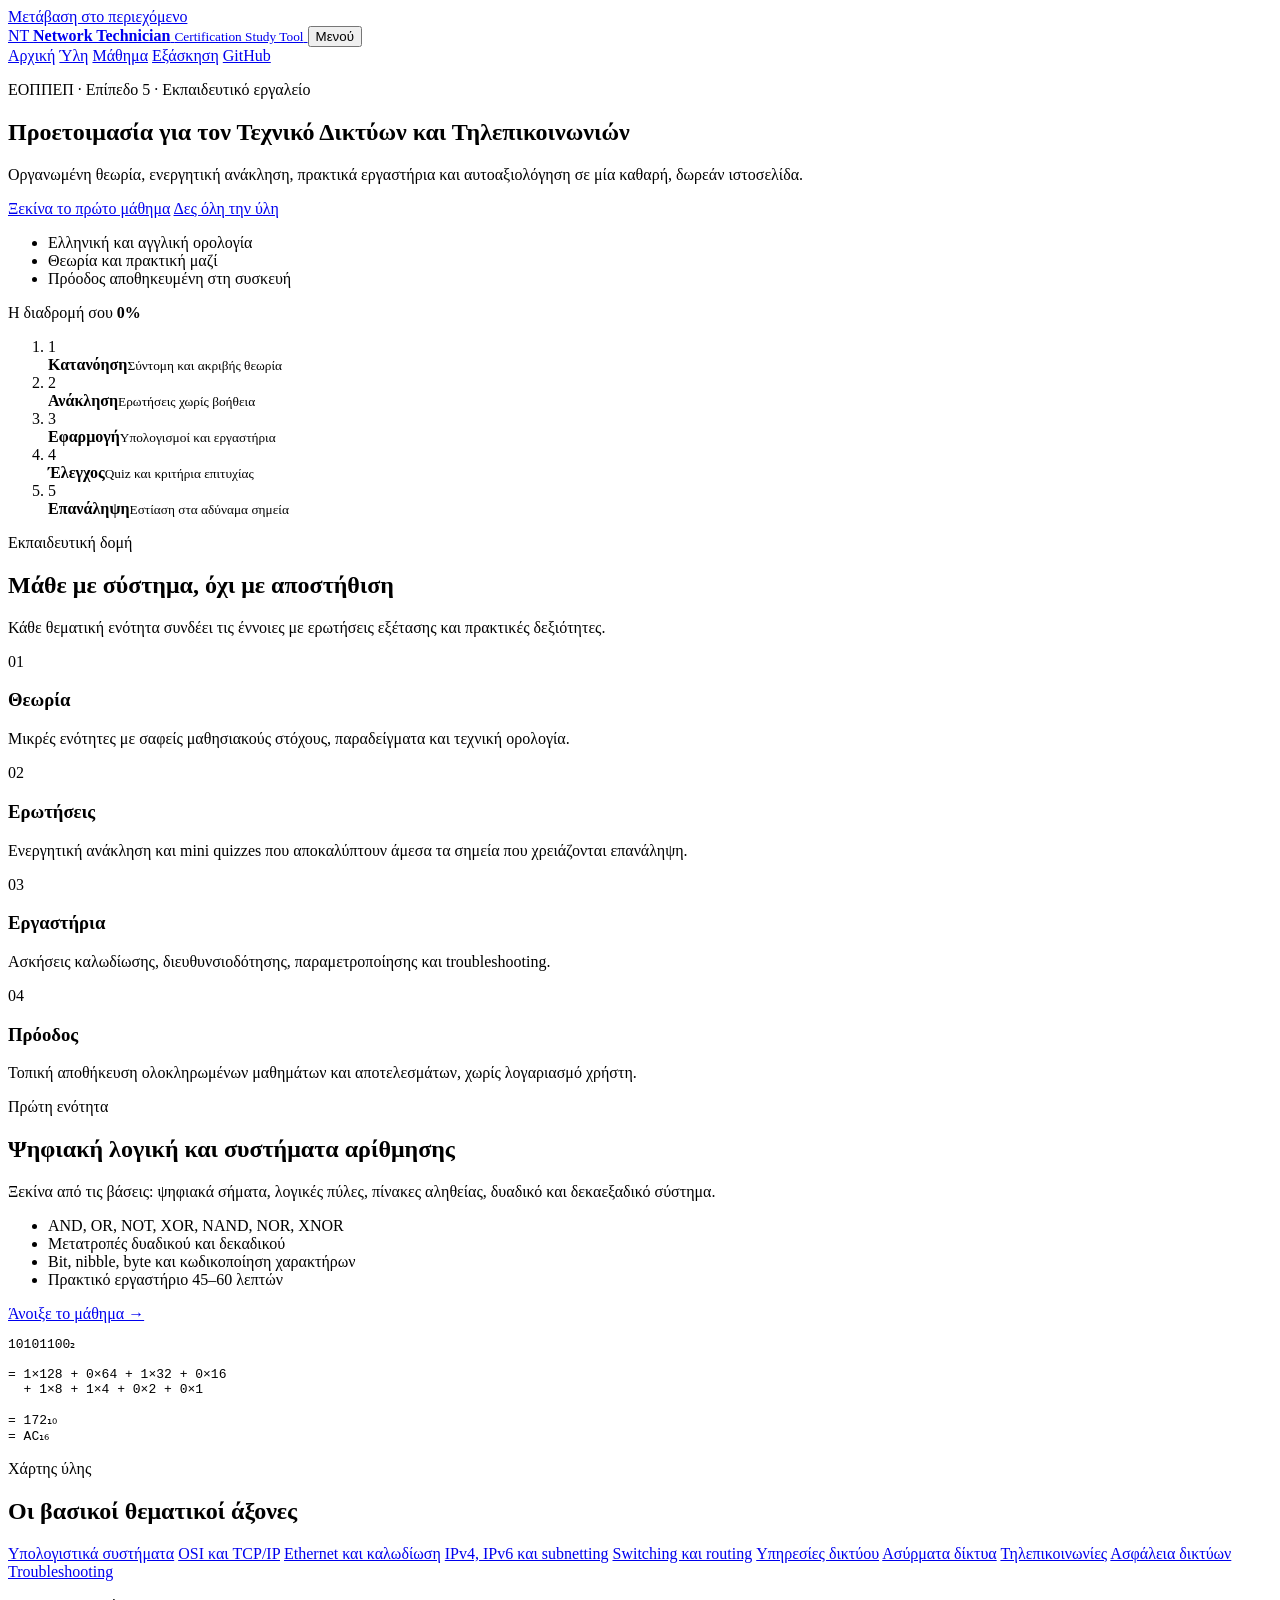
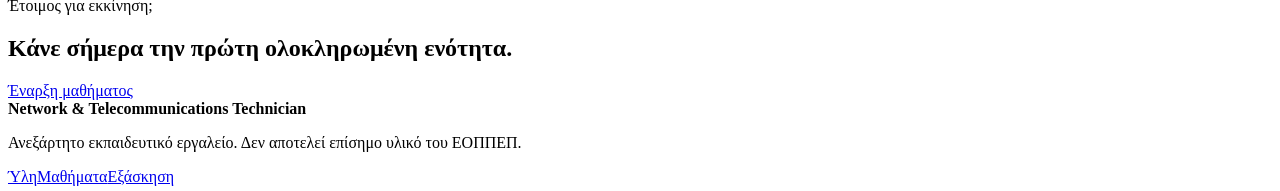
==== index.html @ 9be4c25e "feat: add educational website homepage" ====
<!doctype html>
<html lang="el">
<head>
  <meta charset="utf-8">
  <meta name="viewport" content="width=device-width, initial-scale=1">
  <meta name="description" content="Δωρεάν εκπαιδευτικό εργαλείο προετοιμασίας για την πιστοποίηση Τεχνικού Δικτύων και Τηλεπικοινωνιών του ΕΟΠΠΕΠ.">
  <meta name="theme-color" content="#0b5fff">
  <title>Network & Telecommunications Technician | Προετοιμασία Πιστοποίησης</title>
  <link rel="stylesheet" href="assets/styles.css">
  <script src="assets/app.js" defer></script>
</head>
<body>
  <a class="skip-link" href="#main">Μετάβαση στο περιεχόμενο</a>

  <header class="site-header">
    <div class="container nav-wrap">
      <a class="brand" href="index.html" aria-label="Αρχική σελίδα">
        <span class="brand-mark" aria-hidden="true">NT</span>
        <span>
          <strong>Network Technician</strong>
          <small>Certification Study Tool</small>
        </span>
      </a>
      <button class="nav-toggle" type="button" aria-expanded="false" aria-controls="main-nav">Μενού</button>
      <nav id="main-nav" class="main-nav" aria-label="Κύρια πλοήγηση">
        <a class="active" href="index.html">Αρχική</a>
        <a href="curriculum.html">Ύλη</a>
        <a href="lesson-digital-logic.html">Μάθημα</a>
        <a href="practice-binary.html">Εξάσκηση</a>
        <a href="https://github.com/mmark76/Certification-in-Network-and-Telecommunications-Technology">GitHub</a>
      </nav>
    </div>
  </header>

  <main id="main">
    <section class="hero">
      <div class="container hero-grid">
        <div>
          <p class="eyebrow">ΕΟΠΠΕΠ · Επίπεδο 5 · Εκπαιδευτικό εργαλείο</p>
          <h1>Προετοιμασία για τον <span>Τεχνικό Δικτύων και Τηλεπικοινωνιών</span></h1>
          <p class="hero-copy">Οργανωμένη θεωρία, ενεργητική ανάκληση, πρακτικά εργαστήρια και αυτοαξιολόγηση σε μία καθαρή, δωρεάν ιστοσελίδα.</p>
          <div class="hero-actions">
            <a class="button primary" href="lesson-digital-logic.html">Ξεκίνα το πρώτο μάθημα</a>
            <a class="button secondary" href="curriculum.html">Δες όλη την ύλη</a>
          </div>
          <ul class="hero-points" aria-label="Κύρια χαρακτηριστικά">
            <li>Ελληνική και αγγλική ορολογία</li>
            <li>Θεωρία και πρακτική μαζί</li>
            <li>Πρόοδος αποθηκευμένη στη συσκευή</li>
          </ul>
        </div>

        <aside class="hero-panel" aria-label="Διαδρομή μελέτης">
          <div class="panel-head">
            <span>Η διαδρομή σου</span>
            <strong id="home-progress-label">0%</strong>
          </div>
          <div class="progress" aria-hidden="true"><span id="home-progress-bar"></span></div>
          <ol class="learning-cycle">
            <li><span>1</span><div><strong>Κατανόηση</strong><small>Σύντομη και ακριβής θεωρία</small></div></li>
            <li><span>2</span><div><strong>Ανάκληση</strong><small>Ερωτήσεις χωρίς βοήθεια</small></div></li>
            <li><span>3</span><div><strong>Εφαρμογή</strong><small>Υπολογισμοί και εργαστήρια</small></div></li>
            <li><span>4</span><div><strong>Έλεγχος</strong><small>Quiz και κριτήρια επιτυχίας</small></div></li>
            <li><span>5</span><div><strong>Επανάληψη</strong><small>Εστίαση στα αδύναμα σημεία</small></div></li>
          </ol>
        </aside>
      </div>
    </section>

    <section class="section">
      <div class="container">
        <div class="section-heading">
          <p class="eyebrow">Εκπαιδευτική δομή</p>
          <h2>Μάθε με σύστημα, όχι με αποστήθιση</h2>
          <p>Κάθε θεματική ενότητα συνδέει τις έννοιες με ερωτήσεις εξέτασης και πρακτικές δεξιότητες.</p>
        </div>
        <div class="feature-grid">
          <article class="feature-card">
            <span class="feature-number">01</span>
            <h3>Θεωρία</h3>
            <p>Μικρές ενότητες με σαφείς μαθησιακούς στόχους, παραδείγματα και τεχνική ορολογία.</p>
          </article>
          <article class="feature-card">
            <span class="feature-number">02</span>
            <h3>Ερωτήσεις</h3>
            <p>Ενεργητική ανάκληση και mini quizzes που αποκαλύπτουν άμεσα τα σημεία που χρειάζονται επανάληψη.</p>
          </article>
          <article class="feature-card">
            <span class="feature-number">03</span>
            <h3>Εργαστήρια</h3>
            <p>Ασκήσεις καλωδίωσης, διευθυνσιοδότησης, παραμετροποίησης και troubleshooting.</p>
          </article>
          <article class="feature-card">
            <span class="feature-number">04</span>
            <h3>Πρόοδος</h3>
            <p>Τοπική αποθήκευση ολοκληρωμένων μαθημάτων και αποτελεσμάτων, χωρίς λογαριασμό χρήστη.</p>
          </article>
        </div>
      </div>
    </section>

    <section class="section section-muted">
      <div class="container split">
        <div>
          <p class="eyebrow">Πρώτη ενότητα</p>
          <h2>Ψηφιακή λογική και συστήματα αρίθμησης</h2>
          <p>Ξεκίνα από τις βάσεις: ψηφιακά σήματα, λογικές πύλες, πίνακες αληθείας, δυαδικό και δεκαεξαδικό σύστημα.</p>
          <ul class="check-list">
            <li>AND, OR, NOT, XOR, NAND, NOR, XNOR</li>
            <li>Μετατροπές δυαδικού και δεκαδικού</li>
            <li>Bit, nibble, byte και κωδικοποίηση χαρακτήρων</li>
            <li>Πρακτικό εργαστήριο 45–60 λεπτών</li>
          </ul>
          <a class="text-link" href="lesson-digital-logic.html">Άνοιξε το μάθημα →</a>
        </div>
        <div class="code-card" aria-label="Παράδειγμα δυαδικής μετατροπής">
          <div class="code-card-top"><span></span><span></span><span></span></div>
          <pre><code>10101100₂

= 1×128 + 0×64 + 1×32 + 0×16
  + 1×8 + 1×4 + 0×2 + 0×1

= 172₁₀
= AC₁₆</code></pre>
        </div>
      </div>
    </section>

    <section class="section">
      <div class="container">
        <div class="section-heading">
          <p class="eyebrow">Χάρτης ύλης</p>
          <h2>Οι βασικοί θεματικοί άξονες</h2>
        </div>
        <div class="topic-grid">
          <a href="curriculum.html#fundamentals">Υπολογιστικά συστήματα</a>
          <a href="curriculum.html#models">OSI και TCP/IP</a>
          <a href="curriculum.html#ethernet">Ethernet και καλωδίωση</a>
          <a href="curriculum.html#ip">IPv4, IPv6 και subnetting</a>
          <a href="curriculum.html#switching">Switching και routing</a>
          <a href="curriculum.html#services">Υπηρεσίες δικτύου</a>
          <a href="curriculum.html#wireless">Ασύρματα δίκτυα</a>
          <a href="curriculum.html#telecom">Τηλεπικοινωνίες</a>
          <a href="curriculum.html#security">Ασφάλεια δικτύων</a>
          <a href="curriculum.html#troubleshooting">Troubleshooting</a>
        </div>
      </div>
    </section>

    <section class="cta-section">
      <div class="container cta-card">
        <div>
          <p class="eyebrow">Έτοιμος για εκκίνηση;</p>
          <h2>Κάνε σήμερα την πρώτη ολοκληρωμένη ενότητα.</h2>
        </div>
        <a class="button light" href="lesson-digital-logic.html">Έναρξη μαθήματος</a>
      </div>
    </section>
  </main>

  <footer class="site-footer">
    <div class="container footer-grid">
      <div><strong>Network & Telecommunications Technician</strong><p>Ανεξάρτητο εκπαιδευτικό εργαλείο. Δεν αποτελεί επίσημο υλικό του ΕΟΠΠΕΠ.</p></div>
      <div><a href="curriculum.html">Ύλη</a><a href="lesson-digital-logic.html">Μαθήματα</a><a href="practice-binary.html">Εξάσκηση</a></div>
    </div>
  </footer>
</body>
</html>
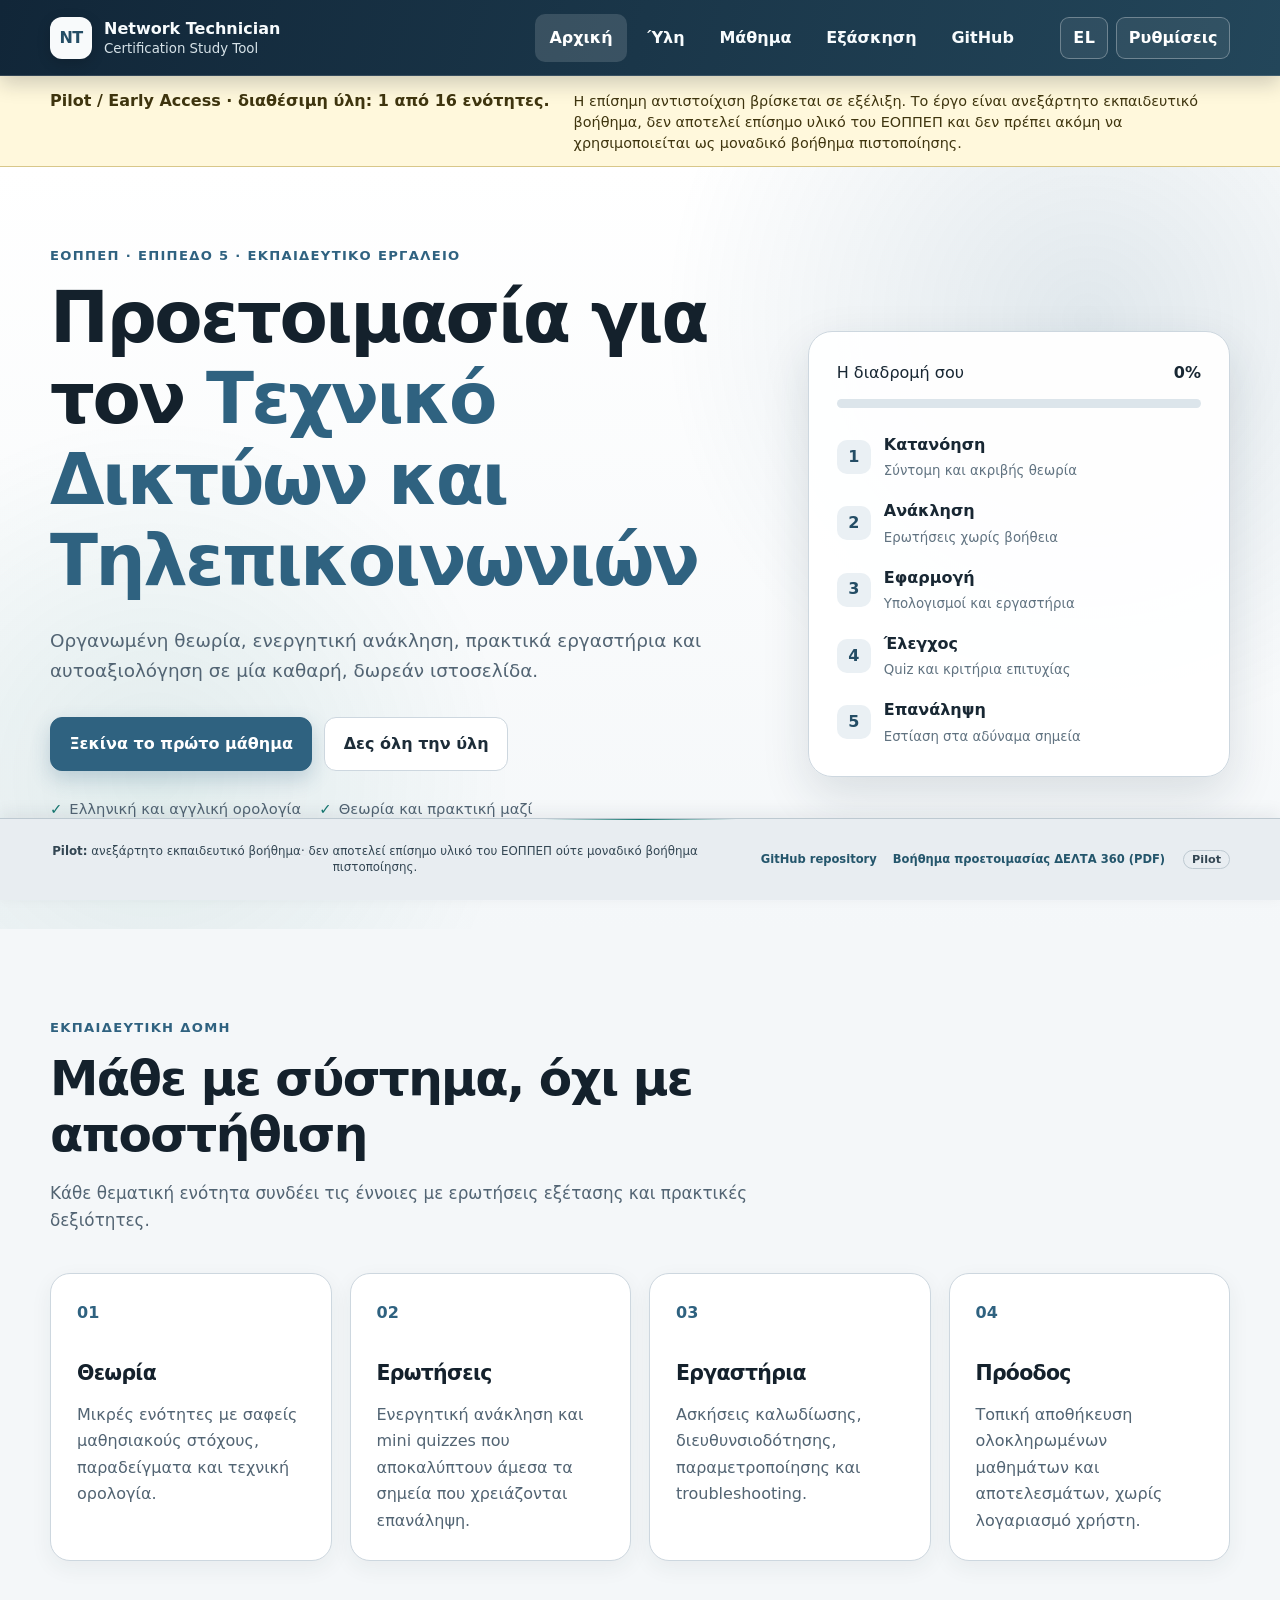
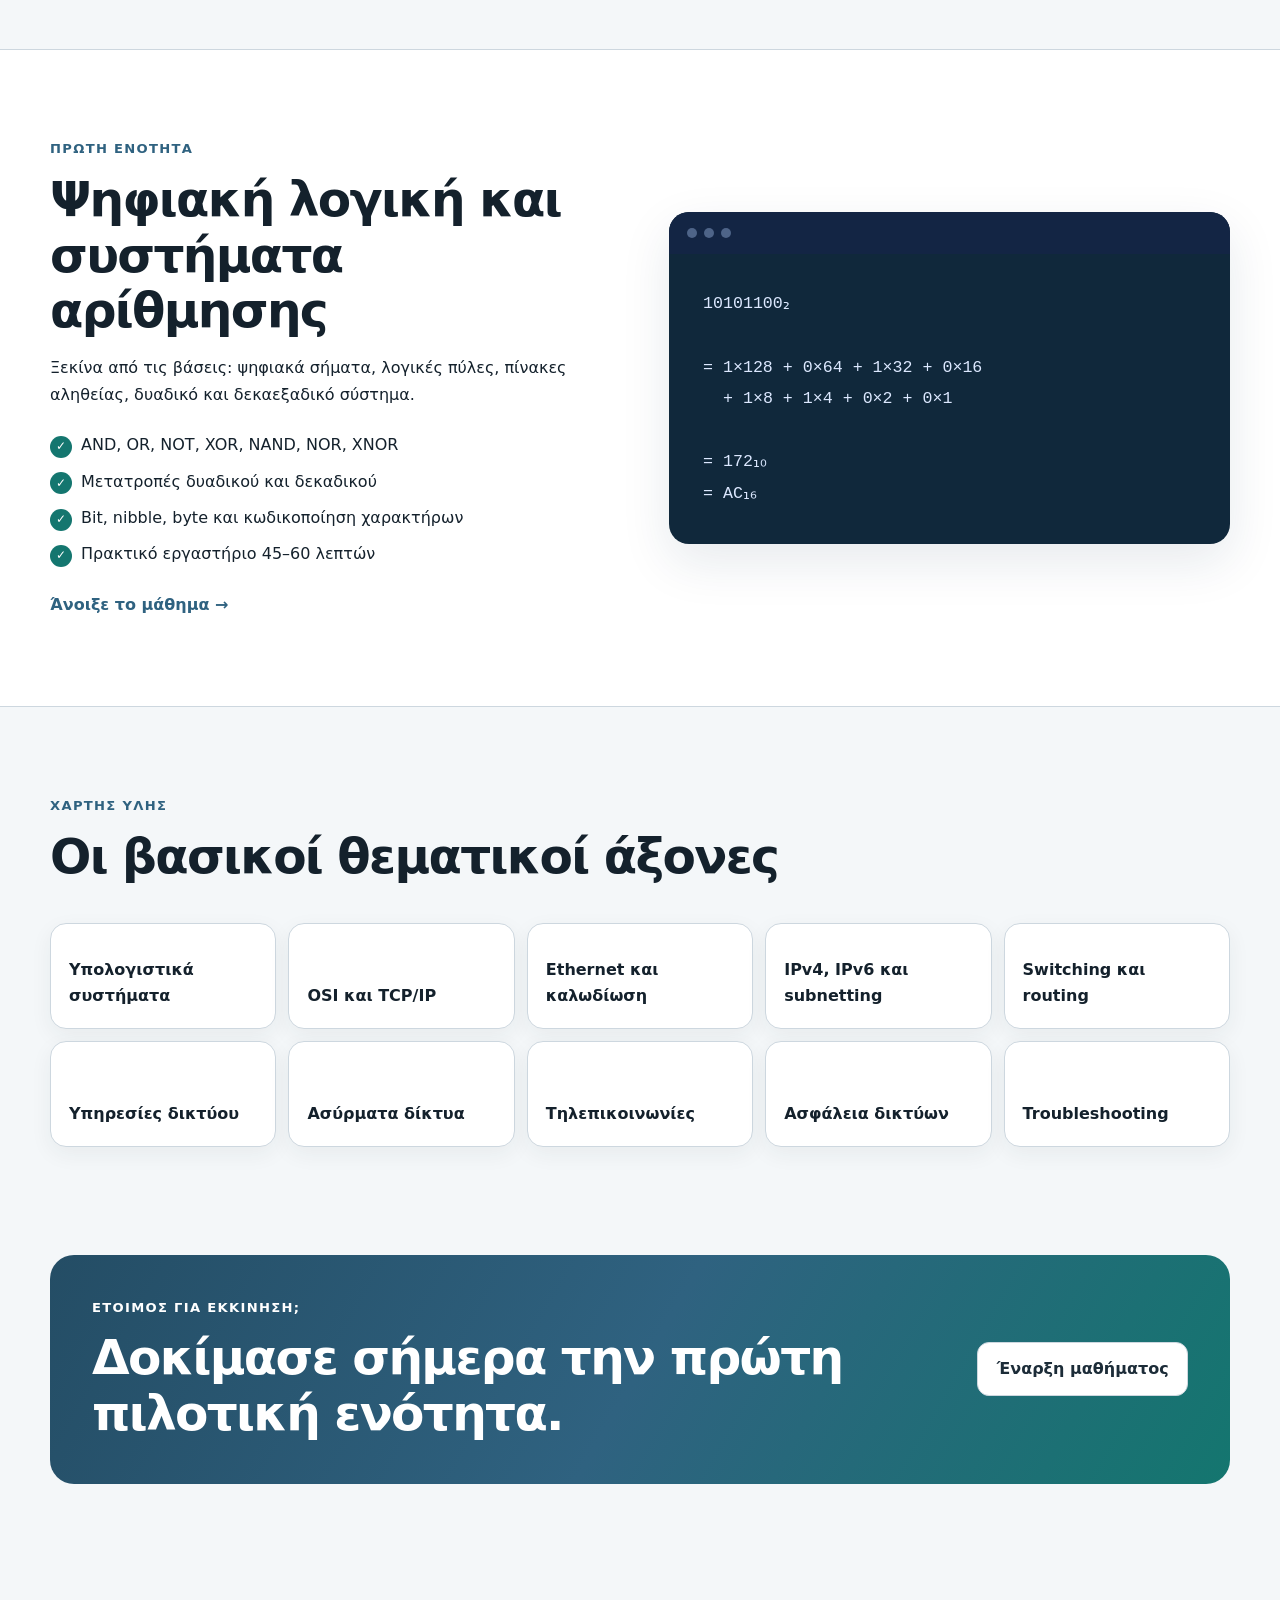
==== commit 1e9bc1f8: "Stabilize pilot interface and progress tracking" ====
--- a/index.html
+++ b/index.html
@@ -7,6 +7,9 @@
   <meta name="theme-color" content="#0b5fff">
   <title>Network & Telecommunications Technician | Προετοιμασία Πιστοποίησης</title>
   <link rel="stylesheet" href="assets/styles.css">
+  <link rel="stylesheet" href="assets/fixed-layout.css">
+  <link rel="stylesheet" href="assets/interface-overrides.css">
+  <script src="assets/curriculum-data.js" defer></script>
   <script src="assets/app.js" defer></script>
 </head>
 <body>
@@ -29,8 +32,19 @@
         <a href="practice-binary.html">Εξάσκηση</a>
         <a href="https://github.com/mmark76/Certification-in-Network-and-Telecommunications-Technology">GitHub</a>
       </nav>
+      <div class="header-controls">
+        <span class="header-action language-indicator" aria-label="Γλώσσα: Ελληνικά">EL</span>
+        <button class="header-action settings-button" type="button" aria-haspopup="dialog" aria-controls="settings-dialog">Ρυθμίσεις</button>
+      </div>
     </div>
   </header>
+
+  <aside class="pilot-notice" aria-label="Κατάσταση Pilot / Early Access">
+    <div class="container">
+      <strong>Pilot / Early Access · διαθέσιμη ύλη: 1 από 16 ενότητες.</strong>
+      <p>Η επίσημη αντιστοίχιση βρίσκεται σε εξέλιξη. Το έργο είναι ανεξάρτητο εκπαιδευτικό βοήθημα, δεν αποτελεί επίσημο υλικό του ΕΟΠΠΕΠ και δεν πρέπει ακόμη να χρησιμοποιείται ως μοναδικό βοήθημα πιστοποίησης.</p>
+    </div>
+  </aside>
 
   <main id="main">
     <section class="hero">
@@ -55,7 +69,7 @@
             <span>Η διαδρομή σου</span>
             <strong id="home-progress-label">0%</strong>
           </div>
-          <div class="progress" aria-hidden="true"><span id="home-progress-bar"></span></div>
+          <div class="progress" role="progressbar" aria-label="Συνολική πρόοδος" aria-valuemin="0" aria-valuemax="100" aria-valuenow="0"><span id="home-progress-bar"></span></div>
           <ol class="learning-cycle">
             <li><span>1</span><div><strong>Κατανόηση</strong><small>Σύντομη και ακριβής θεωρία</small></div></li>
             <li><span>2</span><div><strong>Ανάκληση</strong><small>Ερωτήσεις χωρίς βοήθεια</small></div></li>
@@ -151,7 +165,7 @@
       <div class="container cta-card">
         <div>
           <p class="eyebrow">Έτοιμος για εκκίνηση;</p>
-          <h2>Κάνε σήμερα την πρώτη ολοκληρωμένη ενότητα.</h2>
+          <h2>Δοκίμασε σήμερα την πρώτη πιλοτική ενότητα.</h2>
         </div>
         <a class="button light" href="lesson-digital-logic.html">Έναρξη μαθήματος</a>
       </div>
@@ -159,10 +173,39 @@
   </main>
 
   <footer class="site-footer">
-    <div class="container footer-grid">
-      <div><strong>Network & Telecommunications Technician</strong><p>Ανεξάρτητο εκπαιδευτικό εργαλείο. Δεν αποτελεί επίσημο υλικό του ΕΟΠΠΕΠ.</p></div>
-      <div><a href="curriculum.html">Ύλη</a><a href="lesson-digital-logic.html">Μαθήματα</a><a href="practice-binary.html">Εξάσκηση</a></div>
+    <div class="container footer-layout">
+      <p class="footer-disclaimer"><strong>Pilot:</strong> ανεξάρτητο εκπαιδευτικό βοήθημα· δεν αποτελεί επίσημο υλικό του ΕΟΠΠΕΠ ούτε μοναδικό βοήθημα πιστοποίησης.</p>
+      <nav class="footer-links" aria-label="Πηγές και repository">
+        <a href="https://github.com/mmark76/Certification-in-Network-and-Telecommunications-Technology">GitHub repository</a>
+        <a href="https://www.iekdelta360.edu.gr/files/repository/eoppep/%CE%99%CE%95%CE%9A-%CE%94%CE%95%CE%9B%CE%A4%CE%91-360-technikos-diktion.pdf" target="_blank" rel="noopener noreferrer">Βοήθημα προετοιμασίας ΔΕΛΤΑ 360 (PDF)</a>
+      </nav>
+      <span class="footer-status" aria-label="Κατάσταση έκδοσης: Pilot">Pilot</span>
     </div>
   </footer>
+
+  <dialog id="settings-dialog" class="settings-dialog" aria-labelledby="settings-title" aria-describedby="settings-intro">
+    <header class="settings-dialog__header">
+      <div>
+        <h2 id="settings-title">Ρυθμίσεις εμφάνισης</h2>
+        <p id="settings-intro">Προσάρμοσε την ανάγνωση και τη διάταξη του εκπαιδευτικού εργαλείου.</p>
+      </div>
+      <button class="settings-close" type="button" data-dialog-close aria-label="Κλείσιμο ρυθμίσεων">×</button>
+    </header>
+    <form class="settings-form" method="dialog">
+      <div class="settings-fields">
+        <label class="settings-row" for="setting-theme"><span class="settings-row__label"><strong>Θέμα</strong><small>Αυτόματο, φωτεινό ή σκοτεινό.</small></span><select id="setting-theme" name="theme" data-setting="theme"><option value="system">Σύστημα</option><option value="light">Φωτεινό</option><option value="dark">Σκοτεινό</option></select></label>
+        <label class="settings-row" for="setting-accent"><span class="settings-row__label"><strong>Χρώμα έμφασης</strong><small>Κύρια χρωματική ταυτότητα.</small></span><select id="setting-accent" name="accent" data-setting="accent"><option value="steel">Steel</option><option value="teal">Teal</option><option value="blue">Blue</option><option value="indigo">Indigo</option><option value="green">Green</option></select></label>
+        <label class="settings-row" for="setting-font"><span class="settings-row__label"><strong>Γραμματοσειρά</strong><small>Τύπος γραμματοσειράς ανάγνωσης.</small></span><select id="setting-font" name="font" data-setting="font"><option value="sans">Sans serif</option><option value="serif">Serif</option><option value="system">System UI</option><option value="mono">Monospace</option></select></label>
+        <label class="settings-row" for="setting-text-size"><span class="settings-row__label"><strong>Μέγεθος κειμένου</strong><small>Γενική κλίμακα γραμματοσειράς.</small></span><select id="setting-text-size" name="textSize" data-setting="textSize"><option value="small">Μικρό</option><option value="default">Κανονικό</option><option value="large">Μεγάλο</option><option value="xlarge">Πολύ μεγάλο</option></select></label>
+        <label class="settings-row" for="setting-content-width"><span class="settings-row__label"><strong>Πλάτος περιεχομένου</strong><small>Στενό για ανάγνωση ή ευρύ για πίνακες.</small></span><select id="setting-content-width" name="contentWidth" data-setting="contentWidth"><option value="narrow">Στενό</option><option value="standard">Κανονικό</option><option value="wide">Ευρύ</option></select></label>
+        <label class="settings-row" for="setting-spacing"><span class="settings-row__label"><strong>Πυκνότητα διάταξης</strong><small>Από συμπαγή έως πιο άνετη.</small></span><select id="setting-spacing" name="spacing" data-setting="spacing"><option value="compact">Συμπαγής</option><option value="comfortable">Άνετη</option><option value="spacious">Ευρύχωρη</option></select></label>
+        <label class="settings-row" for="setting-contrast"><span class="settings-row__label"><strong>Αντίθεση</strong><small>Ενισχυμένη αντίθεση για καλύτερη ανάγνωση.</small></span><select id="setting-contrast" name="contrast" data-setting="contrast"><option value="standard">Κανονική</option><option value="high">Υψηλή</option></select></label>
+        <label class="settings-row" for="setting-motion"><span class="settings-row__label"><strong>Κίνηση</strong><small>Περιορισμός animations και ομαλής κύλισης.</small></span><select id="setting-motion" name="motion" data-setting="motion"><option value="standard">Κανονική</option><option value="reduced">Μειωμένη</option></select></label>
+        <label class="settings-row" for="setting-sidebar"><span class="settings-row__label"><strong>Πλευρική πλοήγηση</strong><small>Έλεγχος εμφάνισης στα μαθήματα.</small></span><select id="setting-sidebar" name="sidebar" data-setting="sidebar"><option value="auto">Αυτόματα</option><option value="show">Πάντα ορατή</option><option value="hide">Κρυφή</option></select></label>
+      </div>
+      <div class="settings-data-actions"><button class="settings-clear-progress" type="button" data-clear-progress>Διαγραφή αποθηκευμένης προόδου</button></div>
+      <div class="settings-actions"><button class="settings-reset" type="button" data-settings-reset>Επαναφορά</button><button class="settings-save" type="submit">Αποθήκευση</button></div>
+    </form>
+  </dialog>
 </body>
 </html>
--- a/assets/styles.css
+++ b/assets/styles.css
@@ -0,0 +1,245 @@
+:root {
+  --bg: #f5f7fb;
+  --surface: #ffffff;
+  --surface-soft: #eef3ff;
+  --text: #152033;
+  --muted: #5d6a7e;
+  --line: #dbe2ee;
+  --primary: #0b5fff;
+  --primary-dark: #0848bd;
+  --accent: #00a67e;
+  --navy: #0d1b34;
+  --shadow: 0 18px 50px rgba(24, 45, 80, .10);
+  --radius: 20px;
+  --container: 1180px;
+}
+
+* { box-sizing: border-box; }
+html { scroll-behavior: smooth; }
+body {
+  margin: 0;
+  font-family: Inter, ui-sans-serif, system-ui, -apple-system, BlinkMacSystemFont, "Segoe UI", sans-serif;
+  color: var(--text);
+  background: var(--bg);
+  line-height: 1.65;
+}
+a { color: inherit; }
+img { max-width: 100%; }
+button, input, select { font: inherit; }
+
+.skip-link {
+  position: absolute;
+  left: -9999px;
+  top: 12px;
+  z-index: 999;
+  padding: .7rem 1rem;
+  border-radius: 8px;
+  background: var(--navy);
+  color: white;
+}
+.skip-link:focus { left: 12px; }
+
+.container { width: min(calc(100% - 32px), var(--container)); margin-inline: auto; }
+.site-header {
+  position: sticky;
+  top: 0;
+  z-index: 50;
+  border-bottom: 1px solid rgba(219, 226, 238, .85);
+  background: rgba(255, 255, 255, .92);
+  backdrop-filter: blur(14px);
+}
+.nav-wrap { min-height: 76px; display: flex; align-items: center; justify-content: space-between; gap: 24px; }
+.brand { display: inline-flex; align-items: center; gap: 12px; text-decoration: none; }
+.brand-mark {
+  width: 42px;
+  height: 42px;
+  display: grid;
+  place-items: center;
+  border-radius: 12px;
+  color: white;
+  background: linear-gradient(135deg, var(--primary), #5c8cff);
+  font-weight: 800;
+  letter-spacing: -.04em;
+}
+.brand strong, .brand small { display: block; line-height: 1.2; }
+.brand small { color: var(--muted); margin-top: 3px; }
+.main-nav { display: flex; align-items: center; gap: 6px; }
+.main-nav a { padding: .7rem .9rem; border-radius: 10px; text-decoration: none; color: var(--muted); font-weight: 650; }
+.main-nav a:hover, .main-nav a.active { color: var(--primary); background: var(--surface-soft); }
+.nav-toggle { display: none; border: 1px solid var(--line); background: white; border-radius: 10px; padding: .55rem .75rem; }
+.language-indicator { cursor: default; }
+
+.pilot-notice {
+  border-bottom: 1px solid #d8c789;
+  color: #3f350f;
+  background: #fff8dc;
+}
+.pilot-notice .container {
+  display: flex;
+  gap: 12px 24px;
+  align-items: baseline;
+  padding-block: 12px;
+}
+.pilot-notice strong { white-space: nowrap; }
+.pilot-notice p { margin: 0; font-size: .9rem; line-height: 1.45; }
+
+.hero {
+  padding: 78px 0 66px;
+  background:
+    radial-gradient(circle at 85% 20%, rgba(11, 95, 255, .15), transparent 32%),
+    radial-gradient(circle at 12% 80%, rgba(0, 166, 126, .10), transparent 26%),
+    linear-gradient(180deg, #fff, #f5f7fb);
+}
+.hero-grid { display: grid; grid-template-columns: 1.25fr .75fr; align-items: center; gap: 54px; }
+.eyebrow { margin: 0 0 12px; color: var(--primary); font-size: .82rem; font-weight: 800; letter-spacing: .1em; text-transform: uppercase; }
+h1, h2, h3 { line-height: 1.15; letter-spacing: -.035em; }
+h1 { margin: 0; font-size: clamp(2.6rem, 5.5vw, 5rem); max-width: 890px; }
+h1 span { color: var(--primary); }
+h2 { margin: 0 0 16px; font-size: clamp(2rem, 3.8vw, 3.35rem); }
+h3 { margin: 0 0 10px; font-size: 1.28rem; }
+.hero-copy { max-width: 720px; margin: 24px 0 0; color: var(--muted); font-size: 1.15rem; }
+.hero-actions { display: flex; gap: 12px; flex-wrap: wrap; margin-top: 30px; }
+.button {
+  display: inline-flex;
+  align-items: center;
+  justify-content: center;
+  min-height: 48px;
+  padding: .8rem 1.15rem;
+  border-radius: 12px;
+  text-decoration: none;
+  font-weight: 800;
+  border: 1px solid transparent;
+  cursor: pointer;
+}
+.button.primary { color: white; background: var(--primary); box-shadow: 0 10px 25px rgba(11, 95, 255, .24); }
+.button.primary:hover { background: var(--primary-dark); }
+.button.secondary { background: white; border-color: var(--line); }
+.button.secondary:hover { border-color: var(--primary); color: var(--primary); }
+.button.light { color: var(--navy); background: white; }
+.hero-points { display: flex; gap: 18px; flex-wrap: wrap; padding: 0; margin: 26px 0 0; color: var(--muted); list-style: none; font-size: .92rem; }
+.hero-points li::before { content: "✓"; margin-right: 7px; color: var(--accent); font-weight: 900; }
+.hero-panel { padding: 28px; border: 1px solid rgba(219, 226, 238, .9); border-radius: 24px; background: rgba(255, 255, 255, .88); box-shadow: var(--shadow); }
+.panel-head { display: flex; justify-content: space-between; gap: 16px; align-items: center; margin-bottom: 12px; }
+.progress { height: 9px; overflow: hidden; border-radius: 999px; background: #e7ecf5; }
+.progress span { display: block; width: 0; height: 100%; border-radius: inherit; background: linear-gradient(90deg, var(--primary), var(--accent)); transition: width .4s ease; }
+.learning-cycle { padding: 0; margin: 24px 0 0; list-style: none; display: grid; gap: 16px; }
+.learning-cycle li { display: flex; align-items: center; gap: 13px; }
+.learning-cycle li > span { flex: 0 0 34px; width: 34px; height: 34px; display: grid; place-items: center; border-radius: 10px; background: var(--surface-soft); color: var(--primary); font-weight: 850; }
+.learning-cycle strong, .learning-cycle small { display: block; }
+.learning-cycle small { color: var(--muted); margin-top: 2px; }
+
+.section { padding: 88px 0; }
+.section-muted { background: white; border-block: 1px solid var(--line); }
+.section-heading { max-width: 740px; margin-bottom: 38px; }
+.section-heading > p:last-child { color: var(--muted); font-size: 1.05rem; }
+.feature-grid { display: grid; grid-template-columns: repeat(4, 1fr); gap: 18px; }
+.feature-card { min-height: 230px; padding: 26px; border: 1px solid var(--line); border-radius: var(--radius); background: var(--surface); box-shadow: 0 8px 28px rgba(24, 45, 80, .05); }
+.feature-number { display: inline-block; margin-bottom: 36px; color: var(--primary); font-weight: 900; }
+.feature-card p { color: var(--muted); margin-bottom: 0; }
+.split { display: grid; grid-template-columns: 1fr 1fr; align-items: center; gap: 58px; }
+.check-list { padding: 0; margin: 24px 0; list-style: none; }
+.check-list li { margin: 10px 0; }
+.check-list li::before { content: "✓"; display: inline-grid; place-items: center; width: 22px; height: 22px; margin-right: 9px; border-radius: 50%; color: white; background: var(--accent); font-size: .75rem; font-weight: 900; }
+.text-link { color: var(--primary); font-weight: 850; text-decoration: none; }
+.code-card { overflow: hidden; border-radius: var(--radius); background: var(--navy); box-shadow: var(--shadow); }
+.code-card-top { display: flex; gap: 7px; padding: 16px 18px; background: #132544; }
+.code-card-top span { width: 10px; height: 10px; border-radius: 50%; background: #4e6488; }
+.code-card pre { margin: 0; padding: 34px; color: #dce8ff; white-space: pre-wrap; font-size: 1.04rem; line-height: 1.9; }
+.topic-grid { display: grid; grid-template-columns: repeat(5, 1fr); gap: 12px; }
+.topic-grid a { min-height: 106px; display: flex; align-items: flex-end; padding: 18px; border: 1px solid var(--line); border-radius: 16px; background: white; text-decoration: none; font-weight: 800; }
+.topic-grid a:hover { color: var(--primary); transform: translateY(-2px); box-shadow: 0 12px 25px rgba(24, 45, 80, .08); }
+.cta-section { padding: 20px 0 90px; }
+.cta-card { display: flex; align-items: center; justify-content: space-between; gap: 32px; padding: 42px; border-radius: 24px; color: white; background: linear-gradient(120deg, var(--primary-dark), var(--primary), #3d79ff); }
+.cta-card h2 { margin-bottom: 0; max-width: 770px; }
+.cta-card .eyebrow { color: #dce7ff; }
+
+.page-hero { padding: 58px 0 42px; background: linear-gradient(180deg, white, var(--bg)); border-bottom: 1px solid var(--line); }
+.page-hero p:last-child { max-width: 760px; color: var(--muted); font-size: 1.07rem; }
+.content-layout { display: grid; grid-template-columns: 260px minmax(0, 1fr); gap: 42px; padding: 56px 0 90px; }
+.sidebar { position: sticky; top: 100px; align-self: start; padding: 20px; border: 1px solid var(--line); border-radius: 16px; background: white; }
+.sidebar strong { display: block; margin-bottom: 10px; }
+.sidebar a { display: block; padding: .48rem .6rem; border-radius: 8px; color: var(--muted); text-decoration: none; font-size: .93rem; }
+.sidebar a:hover { color: var(--primary); background: var(--surface-soft); }
+.lesson { min-width: 0; }
+.lesson section { scroll-margin-top: 105px; margin-bottom: 48px; }
+.lesson p, .lesson li { color: #334057; }
+.note, .warning, .success { margin: 24px 0; padding: 18px 20px; border-radius: 14px; border-left: 5px solid; }
+.note { background: #eef4ff; border-color: var(--primary); }
+.warning { background: #fff7e8; border-color: #e99a18; }
+.success { background: #eafaf5; border-color: var(--accent); }
+.table-wrap { overflow-x: auto; border: 1px solid var(--line); border-radius: 14px; background: white; }
+table { width: 100%; border-collapse: collapse; }
+th, td { padding: .85rem 1rem; text-align: left; border-bottom: 1px solid var(--line); }
+th { background: #f2f5fa; }
+tr:last-child td { border-bottom: 0; }
+.inline-code, code { font-family: ui-monospace, SFMono-Regular, Menlo, Consolas, monospace; }
+.lesson-actions { display: flex; align-items: center; justify-content: space-between; gap: 18px; padding-top: 24px; border-top: 1px solid var(--line); }
+.completion-group { display: grid; gap: 10px; }
+.complete-control { display: flex; align-items: center; gap: 10px; font-weight: 750; }
+.complete-control input { width: 20px; height: 20px; accent-color: var(--accent); }
+
+.module-list { display: grid; gap: 18px; }
+.module-card { padding: 24px; border: 1px solid var(--line); border-radius: 18px; background: white; }
+.module-card header { display: flex; align-items: flex-start; justify-content: space-between; gap: 16px; }
+.module-card p { color: var(--muted); }
+.status { padding: .3rem .6rem; border-radius: 999px; background: #eef4ff; color: var(--primary); font-size: .78rem; font-weight: 850; white-space: nowrap; }
+.status.ready { background: #e8f8f2; color: #08785e; }
+.module-card ul { margin-bottom: 0; }
+
+.quiz { display: grid; gap: 20px; }
+.question-card { padding: 24px; border: 1px solid var(--line); border-radius: 18px; background: white; }
+.question-card:focus { outline: 3px solid color-mix(in srgb, var(--primary) 55%, transparent); outline-offset: 4px; }
+.question-card.is-correct { border: 3px solid #287466; }
+.question-card.is-incorrect { border: 3px solid #a33f4c; }
+.question-card fieldset { border: 0; padding: 0; margin: 0; }
+.question-card fieldset:focus { outline: 3px solid color-mix(in srgb, var(--primary) 55%, transparent); outline-offset: 6px; border-radius: 8px; }
+.question-card legend { margin-bottom: 14px; font-weight: 800; }
+.option { display: flex; gap: 10px; align-items: flex-start; margin: 10px 0; padding: 12px; border-radius: 10px; background: #f7f9fc; }
+.option input { margin-top: 5px; accent-color: var(--primary); }
+.quiz-result { display: block; min-height: 0; padding: 0; border-radius: 14px; color: inherit; background: transparent; }
+.quiz-result.show { padding: 22px; color: white; background: var(--navy); }
+.question-feedback { margin: 14px 0 0; padding-top: 12px; border-top: 1px solid currentColor; font-weight: 850; }
+.is-correct .question-feedback { color: #185d52; }
+.is-incorrect .question-feedback { color: #8a2634; }
+
+.site-footer { padding: 42px 0; color: #c9d4e8; background: var(--navy); }
+.footer-grid { display: grid; grid-template-columns: 1fr auto; gap: 32px; }
+.site-footer p { max-width: 650px; color: #92a4c3; }
+.site-footer a { display: block; color: #dbe6fa; text-decoration: none; margin: 4px 0; }
+.footer-layout { display: grid; grid-template-columns: minmax(0, 1fr) auto auto; align-items: center; gap: 18px; }
+.footer-disclaimer { margin: 0; }
+.footer-links { display: flex; flex-wrap: wrap; gap: 6px 16px; }
+.footer-links a { display: inline; margin: 0; }
+.footer-status { font-weight: 850; }
+
+@media (max-width: 980px) {
+  .hero-grid, .split { grid-template-columns: 1fr; }
+  .feature-grid { grid-template-columns: repeat(2, 1fr); }
+  .topic-grid { grid-template-columns: repeat(2, 1fr); }
+  .content-layout { grid-template-columns: 1fr; }
+  .sidebar { position: static; }
+  .pilot-notice .container { display: grid; gap: 4px; }
+  .pilot-notice strong { white-space: normal; }
+}
+
+@media (max-width: 760px) {
+  .nav-toggle { display: inline-flex; }
+  .main-nav { display: none; position: absolute; top: 68px; left: 16px; right: 16px; flex-direction: column; align-items: stretch; padding: 12px; border: 1px solid var(--line); border-radius: 14px; background: white; box-shadow: var(--shadow); }
+  .main-nav.open { display: flex; }
+  .hero { padding-top: 52px; }
+  .feature-grid, .topic-grid { grid-template-columns: 1fr; }
+  .feature-card { min-height: auto; }
+  .feature-number { margin-bottom: 20px; }
+  .cta-card, .lesson-actions, .footer-grid, .footer-layout { display: grid; grid-template-columns: 1fr; }
+  .button { width: 100%; }
+  .hero-actions .button { width: auto; }
+}
+
+@media (max-width: 480px) {
+  .container { width: min(calc(100% - 22px), var(--container)); }
+  h1 { font-size: 2.42rem; }
+  .section { padding: 64px 0; }
+  .hero-panel, .feature-card, .module-card, .question-card { padding: 20px; }
+  .hero-actions .button { width: 100%; }
+  .brand small { display: none; }
+}
--- a/assets/fixed-layout.css
+++ b/assets/fixed-layout.css
@@ -0,0 +1,527 @@
+:root {
+  --fixed-header-height: 76px;
+  --fixed-footer-height: 98px;
+  --footer-bg-top: #edf3f9;
+  --footer-bg-bottom: #dfe8f1;
+  --footer-text: #33485d;
+  --footer-link: #164d78;
+  --footer-accent: #2b86ba;
+}
+
+body {
+  padding-top: var(--fixed-header-height);
+  padding-bottom: var(--fixed-footer-height);
+}
+
+body.settings-open {
+  overflow: hidden;
+}
+
+main {
+  min-height: calc(100vh - var(--fixed-header-height) - var(--fixed-footer-height));
+}
+
+.site-header {
+  position: fixed;
+  inset: 0 0 auto 0;
+  z-index: 100;
+  height: var(--fixed-header-height);
+  color: #fff;
+  border-bottom: 1px solid rgba(255, 255, 255, .18);
+  background: linear-gradient(100deg, #12456f 0%, #1d6da7 58%, #2b86ba 100%);
+  box-shadow: 0 8px 26px rgba(7, 36, 67, .18);
+  backdrop-filter: none;
+}
+
+.nav-wrap {
+  min-height: var(--fixed-header-height);
+}
+
+.brand {
+  order: 1;
+}
+
+.main-nav {
+  order: 2;
+  margin-left: auto;
+}
+
+.header-controls {
+  order: 3;
+  display: flex;
+  align-items: center;
+  gap: 8px;
+  margin-left: 8px;
+}
+
+.nav-toggle {
+  order: 4;
+}
+
+.brand,
+.brand small,
+.main-nav a {
+  color: rgba(255, 255, 255, .88);
+}
+
+.brand strong {
+  color: #fff;
+}
+
+.brand-mark {
+  color: #14527f;
+  background: #fff;
+  box-shadow: 0 6px 18px rgba(0, 0, 0, .14);
+}
+
+.main-nav a:hover,
+.main-nav a.active {
+  color: #fff;
+  background: rgba(255, 255, 255, .16);
+}
+
+.nav-toggle,
+.header-action {
+  min-height: 42px;
+  border: 1px solid rgba(255, 255, 255, .34);
+  border-radius: 999px;
+  color: #fff;
+  background: rgba(255, 255, 255, .08);
+  font-weight: 750;
+  cursor: pointer;
+}
+
+.nav-toggle:hover,
+.header-action:hover,
+.header-action:focus-visible {
+  background: rgba(255, 255, 255, .17);
+  outline: none;
+}
+
+.header-action {
+  padding: .55rem .9rem;
+  white-space: nowrap;
+}
+
+.language-indicator {
+  min-width: 48px;
+  letter-spacing: .04em;
+  text-align: center;
+  cursor: default;
+}
+
+.settings-dialog::backdrop {
+  background: rgba(9, 24, 42, .64);
+  backdrop-filter: blur(8px);
+}
+
+.settings-dialog {
+  width: min(560px, 100%);
+  max-height: min(720px, calc(100vh - 48px));
+  margin: auto;
+  overflow: auto;
+  padding: 28px;
+  border: 1px solid #cbd8e5;
+  border-radius: 22px;
+  color: #182b3d;
+  background: #f8fbfe;
+  box-shadow: 0 28px 80px rgba(3, 18, 35, .32);
+}
+
+.settings-dialog__header {
+  display: flex;
+  align-items: flex-start;
+  justify-content: space-between;
+  gap: 20px;
+  margin-bottom: 22px;
+}
+
+.settings-dialog__header h2 {
+  margin: 0 0 6px;
+  font-size: 1.75rem;
+}
+
+.settings-dialog__header p {
+  margin: 0;
+  color: #607386;
+}
+
+.settings-close {
+  flex: 0 0 42px;
+  width: 42px;
+  height: 42px;
+  border: 1px solid #c6d3df;
+  border-radius: 50%;
+  color: #29435b;
+  background: #fff;
+  font-size: 1.55rem;
+  line-height: 1;
+  cursor: pointer;
+}
+
+.settings-fields {
+  display: grid;
+  gap: 14px;
+}
+
+.settings-row {
+  display: grid;
+  grid-template-columns: 150px minmax(0, 1fr);
+  align-items: center;
+  gap: 18px;
+  font-weight: 750;
+}
+
+.settings-row select {
+  width: 100%;
+  min-height: 48px;
+  padding: .65rem .8rem;
+  border: 1px solid #bdccda;
+  border-radius: 12px;
+  color: #20384d;
+  background: #fff;
+}
+
+.settings-actions {
+  display: flex;
+  gap: 12px;
+  justify-content: flex-end;
+  margin-top: 24px;
+  padding-top: 20px;
+  border-top: 1px solid #d8e2eb;
+}
+
+.settings-save,
+.settings-reset {
+  min-height: 44px;
+  padding: .65rem 1rem;
+  border-radius: 11px;
+  font-weight: 800;
+  cursor: pointer;
+}
+
+.settings-save {
+  border: 1px solid #0b5fff;
+  color: #fff;
+  background: #0b5fff;
+}
+
+.settings-reset {
+  border: 1px solid #bdccda;
+  color: #29435b;
+  background: #fff;
+}
+
+.site-footer {
+  position: fixed;
+  z-index: 95;
+  right: 0;
+  bottom: 0;
+  left: 0;
+  display: flex;
+  width: 100%;
+  height: var(--fixed-footer-height);
+  margin: 0;
+  padding: .48rem max(.75rem, calc((100vw - 96rem) / 2))
+    calc(.38rem + env(safe-area-inset-bottom, 0px));
+  align-items: center;
+  justify-content: center;
+  flex-direction: column;
+  gap: .08rem;
+  border-top: 1px solid rgba(43, 134, 186, .36);
+  color: var(--footer-text);
+  background: linear-gradient(180deg, var(--footer-bg-top), var(--footer-bg-bottom));
+  box-shadow: 0 -.7rem 1.8rem rgba(24, 55, 84, .08);
+  text-align: center;
+}
+
+.site-footer::before {
+  position: absolute;
+  top: 0;
+  left: 50%;
+  width: min(14rem, 46vw);
+  height: 2px;
+  background: linear-gradient(90deg, transparent, var(--footer-accent), transparent);
+  content: '';
+  transform: translateX(-50%);
+}
+
+.site-footer .ecosystem-footer__copyright {
+  margin: 0;
+  color: var(--footer-text);
+  font-size: .88rem;
+  letter-spacing: .015em;
+  line-height: 1.25;
+}
+
+.ecosystem-footer__navigation {
+  display: flex;
+  max-width: calc(100% - 220px);
+  flex-wrap: wrap;
+  justify-content: center;
+  gap: 0 .15rem;
+}
+
+.site-footer .ecosystem-footer__link {
+  position: relative;
+  display: inline-flex;
+  min-height: 30px;
+  align-items: center;
+  padding: .1rem .12rem;
+  border-radius: 0;
+  color: var(--footer-link);
+  background: transparent;
+  text-decoration: underline;
+  text-decoration-thickness: 1px;
+  text-underline-offset: .22em;
+  font-size: .84rem;
+  font-weight: 500;
+  white-space: nowrap;
+  box-shadow: none;
+}
+
+.site-footer .ecosystem-footer__link + .ecosystem-footer__link {
+  margin-left: 1rem;
+}
+
+.site-footer .ecosystem-footer__link + .ecosystem-footer__link::before {
+  position: absolute;
+  left: -.55rem;
+  color: rgba(22, 77, 120, .45);
+  content: '|';
+}
+
+.site-footer .ecosystem-footer__link:hover,
+.site-footer .ecosystem-footer__link:focus-visible,
+.site-footer .footer-pdf-button:hover,
+.site-footer .footer-pdf-button:focus-visible {
+  color: #0b5fff;
+  background: transparent;
+}
+
+.site-footer .footer-pdf-button {
+  color: #0b5fff;
+  background: transparent;
+  box-shadow: none;
+}
+
+.ecosystem-footer__version {
+  position: absolute;
+  right: max(.8rem, 2vw);
+  bottom: .35rem;
+  margin: 0;
+  color: rgba(45, 67, 87, .68);
+  font-family: 'Courier New', Courier, monospace;
+  font-size: .64rem;
+  letter-spacing: .025em;
+  line-height: 1;
+  white-space: nowrap;
+}
+
+.sidebar {
+  top: calc(var(--fixed-header-height) + 24px);
+}
+
+.lesson section {
+  scroll-margin-top: calc(var(--fixed-header-height) + 24px);
+}
+
+.lesson [id] {
+  scroll-margin-top: calc(var(--fixed-header-height) + 24px);
+}
+
+html[data-ntt-text='large'] {
+  font-size: 112.5%;
+}
+
+html[data-ntt-spacing='compact'] .section {
+  padding-block: 58px;
+}
+
+html[data-ntt-spacing='compact'] .content-layout {
+  padding-block: 38px 68px;
+}
+
+html[data-ntt-motion='reduced'] {
+  scroll-behavior: auto;
+}
+
+html[data-ntt-motion='reduced'] *,
+html[data-ntt-motion='reduced'] *::before,
+html[data-ntt-motion='reduced'] *::after {
+  scroll-behavior: auto !important;
+  animation-duration: .01ms !important;
+  transition-duration: .01ms !important;
+}
+
+html[data-ntt-theme='dark'] body {
+  color: #e5edf5;
+  background: #0d1825;
+}
+
+html[data-ntt-theme='dark'] .hero,
+html[data-ntt-theme='dark'] .page-hero {
+  background: linear-gradient(180deg, #142235, #0d1825);
+}
+
+html[data-ntt-theme='dark'] .section-muted,
+html[data-ntt-theme='dark'] .feature-card,
+html[data-ntt-theme='dark'] .module-card,
+html[data-ntt-theme='dark'] .question-card,
+html[data-ntt-theme='dark'] .sidebar,
+html[data-ntt-theme='dark'] .table-wrap {
+  color: #e5edf5;
+  border-color: #31445a;
+  background: #162437;
+}
+
+html[data-ntt-theme='dark'] .settings-dialog {
+  color: #e5edf5;
+  border-color: #40546a;
+  background: #152438;
+}
+
+html[data-ntt-theme='dark'] .settings-dialog__header p {
+  color: #aab9c7;
+}
+
+html[data-ntt-theme='dark'] .settings-row select,
+html[data-ntt-theme='dark'] .settings-close,
+html[data-ntt-theme='dark'] .settings-reset {
+  color: #e5edf5;
+  border-color: #52677c;
+  background: #22354a;
+}
+
+@media (prefers-color-scheme: dark) {
+  html[data-ntt-theme='system'] body {
+    color: #e5edf5;
+    background: #0d1825;
+  }
+
+  html[data-ntt-theme='system'] .hero,
+  html[data-ntt-theme='system'] .page-hero {
+    background: linear-gradient(180deg, #142235, #0d1825);
+  }
+}
+
+@media (max-width: 1060px) {
+  .main-nav a {
+    padding-inline: .62rem;
+  }
+
+  .header-action {
+    padding-inline: .7rem;
+  }
+}
+
+@media (max-width: 840px) {
+  :root {
+    --fixed-header-height: 68px;
+    --fixed-footer-height: 126px;
+  }
+
+  .brand > span:last-child {
+    display: none;
+  }
+
+  .main-nav {
+    position: absolute;
+    top: calc(var(--fixed-header-height) - 2px);
+    left: 16px;
+    right: 16px;
+    order: 5;
+    margin-left: 0;
+    color: #152033;
+    background: #fff;
+  }
+
+  .main-nav a {
+    color: #5d6a7e;
+  }
+
+  .main-nav a:hover,
+  .main-nav a.active {
+    color: #0b5fff;
+    background: #eef3ff;
+  }
+
+  .header-controls {
+    margin-left: auto;
+  }
+
+  .settings-button {
+    padding-inline: .72rem;
+  }
+
+  .site-footer {
+    padding: .4rem .625rem calc(.35rem + env(safe-area-inset-bottom, 0px));
+  }
+
+  .ecosystem-footer__navigation {
+    max-width: 100%;
+    column-gap: .4rem;
+  }
+
+  .site-footer .ecosystem-footer__link + .ecosystem-footer__link {
+    margin-left: 0;
+  }
+
+  .site-footer .ecosystem-footer__link + .ecosystem-footer__link::before {
+    display: none;
+  }
+
+  .ecosystem-footer__version {
+    position: static;
+    margin-top: .1rem;
+  }
+}
+
+@media (max-width: 560px) {
+  :root {
+    --fixed-footer-height: 146px;
+  }
+
+  .header-controls {
+    gap: 5px;
+  }
+
+  .header-action {
+    min-height: 38px;
+    padding: .45rem .58rem;
+    font-size: .76rem;
+  }
+
+  .language-indicator {
+    min-width: 44px;
+  }
+
+  .settings-dialog {
+    padding: 20px;
+  }
+
+  .settings-row {
+    grid-template-columns: 1fr;
+    gap: 6px;
+  }
+
+  .settings-actions {
+    display: grid;
+    grid-template-columns: 1fr;
+  }
+
+  .settings-save,
+  .settings-reset {
+    width: 100%;
+  }
+
+  .ecosystem-footer__navigation {
+    max-width: 360px;
+  }
+
+  .site-footer .ecosystem-footer__link {
+    min-height: 26px;
+    padding: .04rem .1rem;
+    font-size: .75rem;
+  }
+}
--- a/assets/interface-overrides.css
+++ b/assets/interface-overrides.css
@@ -0,0 +1,596 @@
+:root {
+  --primary: #2f6280;
+  --primary-dark: #244d65;
+  --accent: #14766f;
+  --navy: #10283b;
+  --bg: #f4f7f9;
+  --surface: #ffffff;
+  --surface-soft: #eaf0f4;
+  --text: #14212c;
+  --muted: #526473;
+  --line: #cdd7df;
+  --chrome-start: #112638;
+  --chrome-end: #23465a;
+  --footer-bg: #e8edf1;
+  --footer-border: #bdc9d1;
+  --footer-text: #334653;
+  --footer-link: #24566c;
+  --fixed-footer-height: 82px;
+}
+
+html[data-ntt-accent='steel'] {
+  --primary: #2f6280;
+  --primary-dark: #244d65;
+  --accent: #14766f;
+  --surface-soft: #eaf0f4;
+  --chrome-start: #112638;
+  --chrome-end: #23465a;
+  --footer-link: #24566c;
+}
+
+html[data-ntt-accent='teal'] {
+  --primary: #176f68;
+  --primary-dark: #11564f;
+  --accent: #2b867d;
+  --surface-soft: #e8f3f1;
+  --chrome-start: #122d2d;
+  --chrome-end: #23524e;
+  --footer-link: #17645e;
+}
+
+html[data-ntt-accent='blue'] {
+  --primary: #285f91;
+  --primary-dark: #1e4971;
+  --accent: #3f7da9;
+  --surface-soft: #e8f0f6;
+  --chrome-start: #11283d;
+  --chrome-end: #224b69;
+  --footer-link: #24587f;
+}
+
+html[data-ntt-accent='indigo'] {
+  --primary: #505b8b;
+  --primary-dark: #3e476d;
+  --accent: #6974a1;
+  --surface-soft: #eceef5;
+  --chrome-start: #202438;
+  --chrome-end: #383e5d;
+  --footer-link: #4b557d;
+}
+
+html[data-ntt-accent='green'] {
+  --primary: #3f7255;
+  --primary-dark: #315a43;
+  --accent: #58866a;
+  --surface-soft: #ebf2ed;
+  --chrome-start: #172b22;
+  --chrome-end: #31503e;
+  --footer-link: #38684c;
+}
+
+body,
+html[data-ntt-theme='light'] body,
+html[data-ntt-theme='system'] body {
+  color: var(--text);
+  background: var(--bg);
+}
+
+.site-header {
+  background: linear-gradient(105deg, var(--chrome-start), var(--chrome-end));
+  border-bottom-color: rgba(255, 255, 255, .14);
+  box-shadow: 0 7px 20px rgba(8, 21, 31, .2);
+}
+
+.brand,
+.brand strong,
+.brand small,
+.main-nav a,
+.header-action,
+.nav-toggle {
+  color: #f7fbfd;
+}
+
+.brand small { color: #d6e2e8; }
+
+.brand-mark {
+  color: var(--primary-dark);
+  background: #f8fafb;
+  box-shadow: 0 4px 14px rgba(0, 0, 0, .16);
+}
+
+.main-nav a:hover,
+.main-nav a.active {
+  color: #ffffff;
+  background: rgba(255, 255, 255, .14);
+}
+
+.nav-toggle,
+.header-action {
+  min-height: 38px;
+  padding: .45rem .72rem;
+  border: 1px solid rgba(255, 255, 255, .30);
+  border-radius: 9px;
+  color: #ffffff;
+  background: rgba(255, 255, 255, .07);
+  font-weight: 700;
+}
+
+.nav-toggle:hover,
+.header-action:hover,
+.header-action:focus-visible {
+  color: #ffffff;
+  background: rgba(255, 255, 255, .17);
+}
+
+.language-indicator { min-width: 48px; }
+
+.hero,
+html[data-ntt-theme='light'] .hero,
+html[data-ntt-theme='system'] .hero {
+  color: var(--text);
+  background:
+    radial-gradient(circle at 85% 20%, color-mix(in srgb, var(--primary) 14%, transparent), transparent 34%),
+    radial-gradient(circle at 12% 80%, color-mix(in srgb, var(--accent) 10%, transparent), transparent 28%),
+    linear-gradient(180deg, #ffffff, var(--bg));
+}
+
+.page-hero,
+html[data-ntt-theme='light'] .page-hero,
+html[data-ntt-theme='system'] .page-hero {
+  color: var(--text);
+  background: linear-gradient(180deg, #ffffff, var(--bg));
+}
+
+h1, h2, h3,
+.panel-head,
+.learning-cycle strong,
+.feature-card h3,
+.module-card h3,
+.question-card legend,
+.sidebar strong {
+  color: var(--text);
+}
+
+h1 span,
+.eyebrow,
+.text-link,
+.feature-number {
+  color: var(--primary);
+}
+
+.hero-copy,
+.hero-points,
+.learning-cycle small,
+.feature-card p,
+.module-card p,
+.section-heading > p:last-child,
+.page-hero p:last-child,
+.sidebar a {
+  color: var(--muted);
+}
+
+.hero-panel,
+.feature-card,
+.module-card,
+.question-card,
+.sidebar,
+.table-wrap,
+.topic-grid a,
+.option,
+.section-muted {
+  color: var(--text);
+  border-color: var(--line);
+  background: var(--surface);
+}
+
+.hero-panel {
+  background: rgba(255, 255, 255, .96);
+  box-shadow: 0 18px 48px rgba(25, 45, 58, .13);
+}
+
+.hero-panel .panel-head,
+.hero-panel .panel-head strong,
+.hero-panel .learning-cycle strong {
+  color: #182733;
+}
+
+.hero-panel .learning-cycle small { color: #617381; }
+.hero-panel .progress { background: #dce5eb; }
+
+.learning-cycle li > span {
+  color: var(--primary-dark);
+  background: var(--surface-soft);
+}
+
+.feature-card,
+.module-card,
+.question-card,
+.topic-grid a {
+  box-shadow: 0 7px 22px rgba(26, 44, 55, .06);
+}
+
+.option {
+  color: #263846;
+  background: #f0f4f6;
+}
+
+.button.primary,
+.settings-save {
+  color: #ffffff;
+  border-color: var(--primary);
+  background: var(--primary);
+  box-shadow: 0 8px 20px color-mix(in srgb, var(--primary) 24%, transparent);
+}
+
+.button.primary:hover,
+.settings-save:hover {
+  color: #ffffff;
+  background: var(--primary-dark);
+}
+
+.button.secondary,
+.button.light {
+  color: #1c2c38;
+  border-color: var(--line);
+  background: #ffffff;
+}
+
+.button.secondary:hover,
+.button.light:hover {
+  color: var(--primary-dark);
+  border-color: var(--primary);
+  background: #f8fafb;
+}
+
+.progress span {
+  background: linear-gradient(90deg, var(--primary), var(--accent));
+}
+
+.cta-card {
+  color: #ffffff;
+  background: linear-gradient(120deg, var(--primary-dark), var(--primary), var(--accent));
+}
+
+.cta-card h2,
+.cta-card p,
+.cta-card .eyebrow { color: #ffffff; }
+
+.note { color: #183250; background: #eaf2fa; }
+.warning { color: #5e3a05; background: #fff4df; }
+.success { color: #164b3f; background: #e5f4ef; }
+
+.settings-dialog::backdrop {
+  background: rgba(10, 22, 31, .68);
+}
+
+.settings-dialog {
+  width: min(720px, 100%);
+  max-height: min(820px, calc(100vh - 40px));
+  padding: 24px;
+  color: #182733;
+  border-color: #c2ced6;
+  border-radius: 16px;
+  background: #f8fafb;
+}
+
+.settings-dialog__header { margin-bottom: 18px; }
+.settings-dialog__header h2 { color: #182733; font-size: 1.55rem; }
+.settings-dialog__header p { color: #5d707e; }
+.settings-fields { gap: 8px; }
+
+.settings-row {
+  grid-template-columns: minmax(190px, .9fr) minmax(190px, 1.1fr);
+  gap: 16px;
+  padding: 9px 0;
+  color: #263946;
+  border-bottom: 1px solid #dce3e8;
+}
+
+.settings-row__label { display: grid; gap: 2px; }
+.settings-row__label strong { color: #263946; font-size: .9rem; }
+.settings-row__label small { color: #687a86; font-size: .74rem; font-weight: 400; line-height: 1.35; }
+
+.settings-row select,
+.settings-close,
+.settings-reset {
+  color: #1f3340;
+  border-color: #b9c7d0;
+  background: #ffffff;
+}
+
+.settings-row select { min-height: 42px; border-radius: 9px; }
+.settings-data-actions { margin-top: 14px; }
+
+.settings-clear-progress {
+  min-height: 38px;
+  padding: .5rem .75rem;
+  border: 1px solid #c78e97;
+  border-radius: 8px;
+  color: #82343f;
+  background: #fff5f6;
+  font-weight: 700;
+}
+
+.settings-actions { margin-top: 16px; padding-top: 14px; }
+.settings-save, .settings-reset { min-height: 40px; border-radius: 9px; }
+
+.site-footer {
+  height: var(--fixed-footer-height);
+  padding: .45rem 0;
+  display: flex;
+  align-items: center;
+  justify-content: center;
+  color: var(--footer-text);
+  border-top: 1px solid var(--footer-border);
+  background: rgba(232, 237, 241, .98);
+  box-shadow: 0 -.3rem 1rem rgba(30, 47, 58, .07);
+}
+
+.site-footer::before {
+  width: min(12rem, 38vw);
+  height: 1px;
+  background: linear-gradient(90deg, transparent, var(--accent), transparent);
+}
+
+.site-footer .ecosystem-footer__copyright {
+  position: absolute;
+  left: max(.8rem, 2vw);
+  margin: 0;
+  color: var(--footer-text);
+  font-size: .7rem;
+  line-height: 1.1;
+  white-space: nowrap;
+}
+
+.ecosystem-footer__navigation {
+  max-width: calc(100% - 440px);
+  display: flex;
+  align-items: center;
+  justify-content: center;
+  flex-wrap: nowrap;
+}
+
+.site-footer .ecosystem-footer__link {
+  min-height: 26px;
+  padding: .04rem .08rem;
+  color: var(--footer-link);
+  background: transparent;
+  font-size: .7rem;
+  font-weight: 600;
+  text-underline-offset: .18em;
+}
+
+.site-footer .ecosystem-footer__link + .ecosystem-footer__link { margin-left: .82rem; }
+.site-footer .ecosystem-footer__link + .ecosystem-footer__link::before {
+  left: -.47rem;
+  color: color-mix(in srgb, var(--footer-link) 45%, transparent);
+}
+
+.site-footer .ecosystem-footer__link:hover,
+.site-footer .ecosystem-footer__link:focus-visible,
+.site-footer .footer-pdf-button,
+.site-footer .footer-pdf-button:hover,
+.site-footer .footer-pdf-button:focus-visible {
+  color: var(--primary-dark);
+}
+
+.ecosystem-footer__version {
+  right: max(.65rem, 1.5vw);
+  bottom: .25rem;
+  color: #5f707b;
+  font-size: .55rem;
+}
+
+.site-footer .footer-layout {
+  width: min(calc(100% - 32px), var(--container));
+}
+
+.site-footer .footer-disclaimer {
+  max-width: 650px;
+  margin: 0;
+  color: var(--footer-text);
+  font-size: .74rem;
+  line-height: 1.35;
+}
+
+.site-footer .footer-links {
+  justify-content: center;
+}
+
+.site-footer .footer-links a {
+  display: inline;
+  margin: 0;
+  color: var(--footer-link);
+  font-size: .72rem;
+  font-weight: 700;
+  text-underline-offset: .18em;
+}
+
+.site-footer .footer-links a:hover,
+.site-footer .footer-links a:focus-visible {
+  color: var(--primary-dark);
+}
+
+.site-footer .footer-status {
+  padding: .2rem .5rem;
+  border: 1px solid var(--footer-border);
+  border-radius: 999px;
+  color: var(--footer-text);
+  font-size: .7rem;
+  line-height: 1;
+}
+
+html[data-ntt-theme='dark'] {
+  --bg: #0f1820;
+  --surface: #19252e;
+  --surface-soft: #23323c;
+  --text: #f0f5f7;
+  --muted: #bac7ce;
+  --line: #43535e;
+  --footer-bg: #18232b;
+  --footer-border: #43515a;
+  --footer-text: #d1dbe0;
+  --footer-link: #a8d3d0;
+}
+
+html[data-ntt-theme='dark'] body,
+html[data-ntt-theme='dark'] .hero,
+html[data-ntt-theme='dark'] .page-hero {
+  color: var(--text);
+  background: linear-gradient(180deg, #122231, var(--bg));
+}
+
+html[data-ntt-theme='dark'] h1,
+html[data-ntt-theme='dark'] h2,
+html[data-ntt-theme='dark'] h3,
+html[data-ntt-theme='dark'] .panel-head,
+html[data-ntt-theme='dark'] .learning-cycle strong,
+html[data-ntt-theme='dark'] .feature-card h3,
+html[data-ntt-theme='dark'] .module-card h3,
+html[data-ntt-theme='dark'] .question-card legend,
+html[data-ntt-theme='dark'] .sidebar strong {
+  color: var(--text);
+}
+
+html[data-ntt-theme='dark'] .hero-copy,
+html[data-ntt-theme='dark'] .hero-points,
+html[data-ntt-theme='dark'] .learning-cycle small,
+html[data-ntt-theme='dark'] .feature-card p,
+html[data-ntt-theme='dark'] .module-card p,
+html[data-ntt-theme='dark'] .section-heading > p:last-child,
+html[data-ntt-theme='dark'] .page-hero p:last-child,
+html[data-ntt-theme='dark'] .sidebar a {
+  color: var(--muted);
+}
+
+html[data-ntt-theme='dark'] .hero-panel,
+html[data-ntt-theme='dark'] .feature-card,
+html[data-ntt-theme='dark'] .module-card,
+html[data-ntt-theme='dark'] .question-card,
+html[data-ntt-theme='dark'] .sidebar,
+html[data-ntt-theme='dark'] .table-wrap,
+html[data-ntt-theme='dark'] .topic-grid a,
+html[data-ntt-theme='dark'] .option,
+html[data-ntt-theme='dark'] .section-muted {
+  color: var(--text);
+  border-color: var(--line);
+  background: var(--surface);
+}
+
+html[data-ntt-theme='dark'] .hero-panel .panel-head,
+html[data-ntt-theme='dark'] .hero-panel .panel-head strong,
+html[data-ntt-theme='dark'] .hero-panel .learning-cycle strong {
+  color: #f0f5f7;
+}
+
+html[data-ntt-theme='dark'] .hero-panel .learning-cycle small { color: #bac7ce; }
+html[data-ntt-theme='dark'] .hero-panel .progress { background: #364751; }
+html[data-ntt-theme='dark'] .option { color: #e4ecef; background: #22313a; }
+
+html[data-ntt-theme='dark'] .button.secondary,
+html[data-ntt-theme='dark'] .button.light {
+  color: #edf3f5;
+  border-color: #53636d;
+  background: #22313a;
+}
+
+html[data-ntt-theme='dark'] .site-footer {
+  color: var(--footer-text);
+  border-color: var(--footer-border);
+  background: rgba(24, 35, 43, .98);
+}
+
+html[data-ntt-theme='dark'] .site-footer .ecosystem-footer__copyright,
+html[data-ntt-theme='dark'] .ecosystem-footer__version { color: var(--footer-text); }
+html[data-ntt-theme='dark'] .site-footer .ecosystem-footer__link { color: var(--footer-link); }
+html[data-ntt-theme='dark'] .site-footer .footer-disclaimer,
+html[data-ntt-theme='dark'] .site-footer .footer-status { color: var(--footer-text); }
+html[data-ntt-theme='dark'] .site-footer .footer-links a { color: var(--footer-link); }
+html[data-ntt-theme='dark'] .is-correct .question-feedback { color: #8ed8cb; }
+html[data-ntt-theme='dark'] .is-incorrect .question-feedback { color: #ffabb4; }
+
+html[data-ntt-theme='dark'] .settings-dialog {
+  color: #eef4f6;
+  border-color: #465761;
+  background: #18252d;
+}
+
+html[data-ntt-theme='dark'] .settings-dialog__header h2,
+html[data-ntt-theme='dark'] .settings-row__label strong { color: #f0f5f7; }
+html[data-ntt-theme='dark'] .settings-dialog__header p,
+html[data-ntt-theme='dark'] .settings-row__label small { color: #b7c5cc; }
+html[data-ntt-theme='dark'] .settings-row { color: #e8eef1; border-color: #344650; }
+html[data-ntt-theme='dark'] .settings-row select,
+html[data-ntt-theme='dark'] .settings-close,
+html[data-ntt-theme='dark'] .settings-reset {
+  color: #f0f5f7;
+  border-color: #52656f;
+  background: #24343d;
+}
+
+html[data-ntt-font='sans'] body { font-family: Inter, ui-sans-serif, system-ui, -apple-system, BlinkMacSystemFont, "Segoe UI", sans-serif; }
+html[data-ntt-font='serif'] body { font-family: Georgia, "Times New Roman", serif; }
+html[data-ntt-font='system'] body { font-family: system-ui, -apple-system, BlinkMacSystemFont, "Segoe UI", sans-serif; }
+html[data-ntt-font='mono'] body { font-family: ui-monospace, SFMono-Regular, Menlo, Consolas, monospace; }
+
+html[data-ntt-text='small'] { font-size: 93.75%; }
+html[data-ntt-text='default'] { font-size: 100%; }
+html[data-ntt-text='large'] { font-size: 112.5%; }
+html[data-ntt-text='xlarge'] { font-size: 125%; }
+
+html[data-ntt-width='narrow'] { --container: 980px; }
+html[data-ntt-width='standard'] { --container: 1180px; }
+html[data-ntt-width='wide'] { --container: 1380px; }
+
+html[data-ntt-spacing='compact'] .section { padding-block: 56px; }
+html[data-ntt-spacing='compact'] .content-layout { padding-block: 36px 62px; }
+html[data-ntt-spacing='spacious'] .section { padding-block: 108px; }
+html[data-ntt-spacing='spacious'] .content-layout { padding-block: 72px 112px; }
+
+html[data-ntt-contrast='high'] { --text: #07131b; --muted: #32424d; --line: #87969f; }
+html[data-ntt-theme='dark'][data-ntt-contrast='high'] { --text: #ffffff; --muted: #d6e0e5; --line: #6f818c; }
+
+html[data-ntt-sidebar='hide'] .sidebar { display: none; }
+html[data-ntt-sidebar='hide'] .content-layout { grid-template-columns: minmax(0, 1fr); }
+html[data-ntt-sidebar='show'] .sidebar { display: block; }
+
+html[data-ntt-motion='reduced'] { scroll-behavior: auto; }
+html[data-ntt-motion='reduced'] *,
+html[data-ntt-motion='reduced'] *::before,
+html[data-ntt-motion='reduced'] *::after {
+  animation-duration: .01ms !important;
+  transition-duration: .01ms !important;
+  scroll-behavior: auto !important;
+}
+
+@media (max-width: 1100px) {
+  :root { --fixed-footer-height: 98px; }
+  .site-footer { flex-direction: column; gap: .02rem; padding-block: .25rem; }
+  .site-footer .ecosystem-footer__copyright { position: static; font-size: .67rem; }
+  .ecosystem-footer__navigation { max-width: calc(100% - 140px); flex-wrap: wrap; }
+  .site-footer .footer-layout { grid-template-columns: 1fr auto; gap: 5px 16px; }
+  .site-footer .footer-disclaimer { grid-column: 1 / -1; max-width: none; text-align: center; }
+}
+
+@media (max-width: 840px) {
+  :root { --fixed-footer-height: 122px; }
+  .main-nav { color: #14212c; background: #ffffff; }
+  .main-nav a { color: #526473; }
+  .main-nav a:hover, .main-nav a.active { color: var(--primary-dark); background: var(--surface-soft); }
+  .settings-row { grid-template-columns: 1fr; gap: 5px; }
+  .ecosystem-footer__navigation { max-width: 100%; }
+  .site-footer .footer-layout { grid-template-columns: 1fr; justify-items: center; gap: 5px; }
+  .site-footer .footer-links { justify-content: center; }
+  .site-footer .footer-status { display: none; }
+}
+
+@media (max-width: 560px) {
+  :root { --fixed-footer-height: 148px; }
+  .site-footer .ecosystem-footer__link { min-height: 23px; font-size: .67rem; }
+  .site-footer .ecosystem-footer__link + .ecosystem-footer__link { margin-left: 0; }
+  .site-footer .ecosystem-footer__link + .ecosystem-footer__link::before { display: none; }
+  .ecosystem-footer__version { position: static; margin-top: .04rem; }
+  .site-footer .footer-layout { width: min(calc(100% - 20px), var(--container)); }
+  .site-footer .footer-disclaimer,
+  .site-footer .footer-links a { font-size: .67rem; }
+}
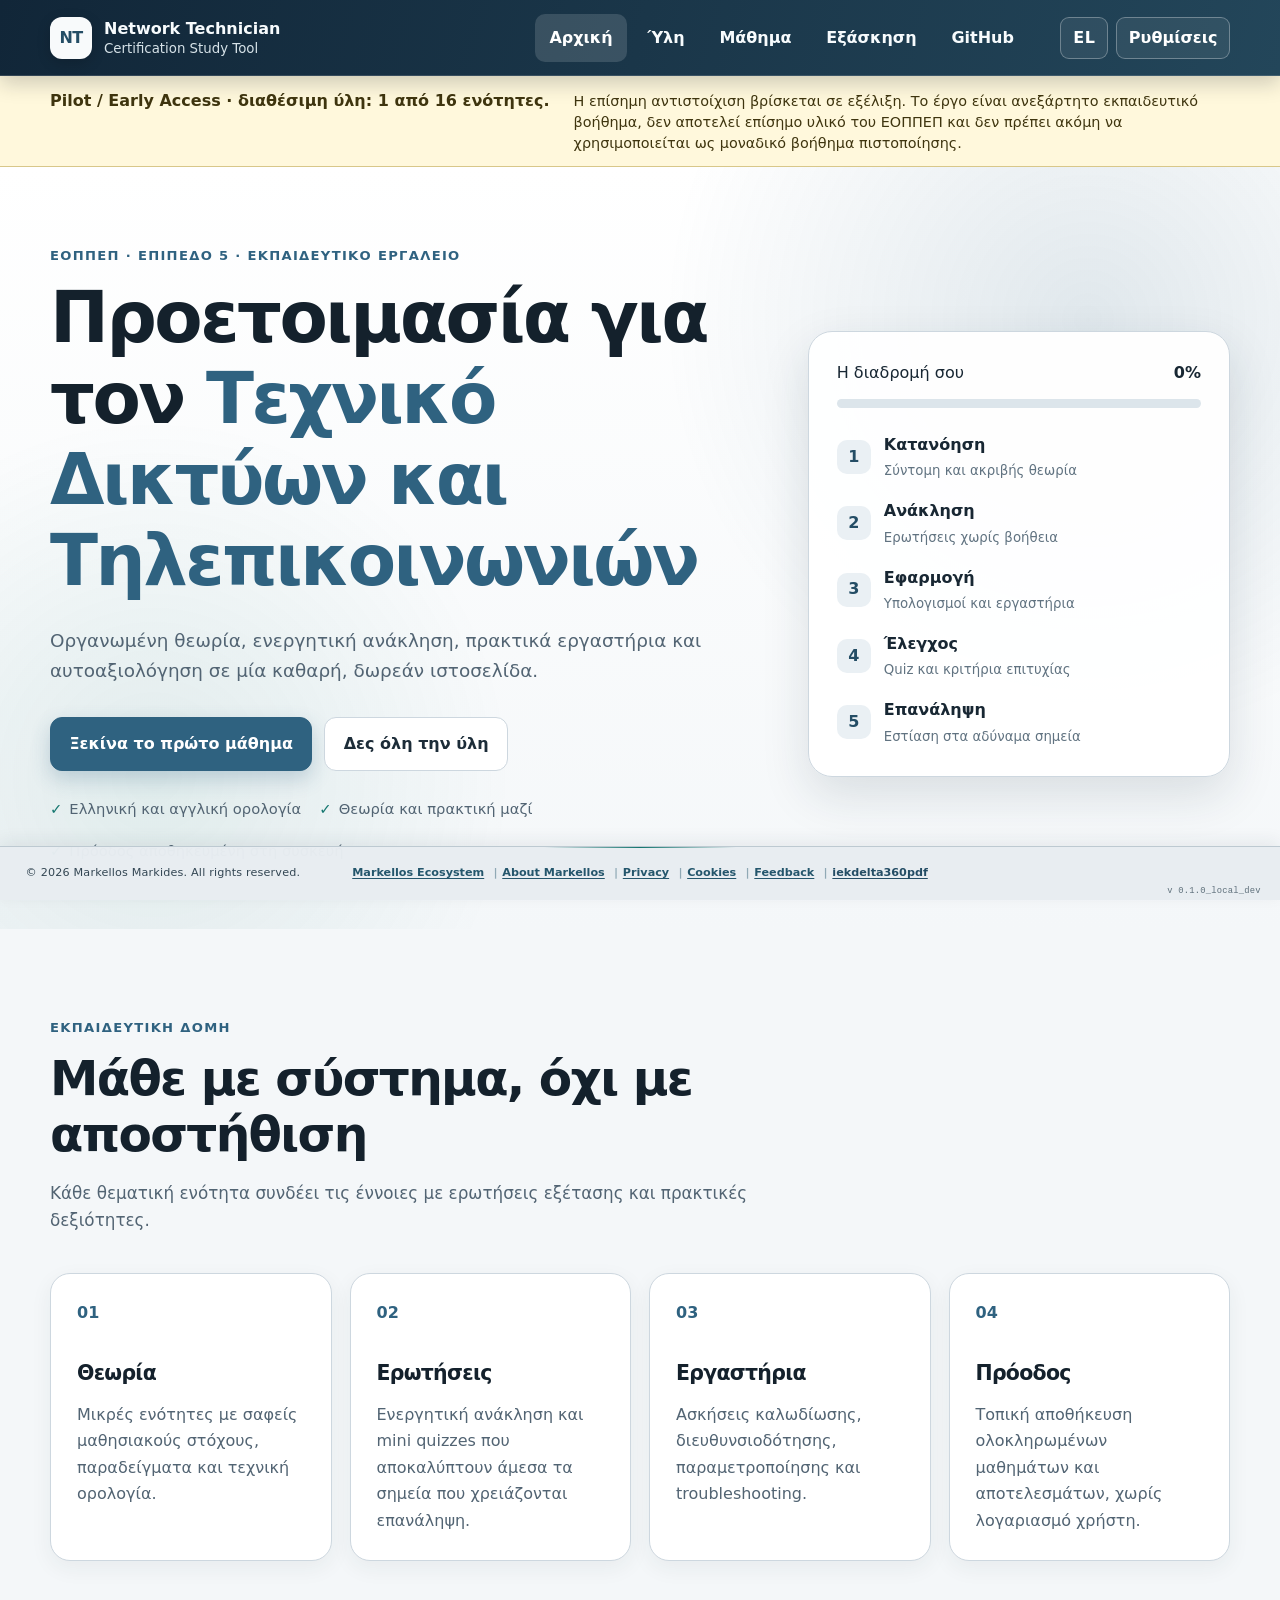
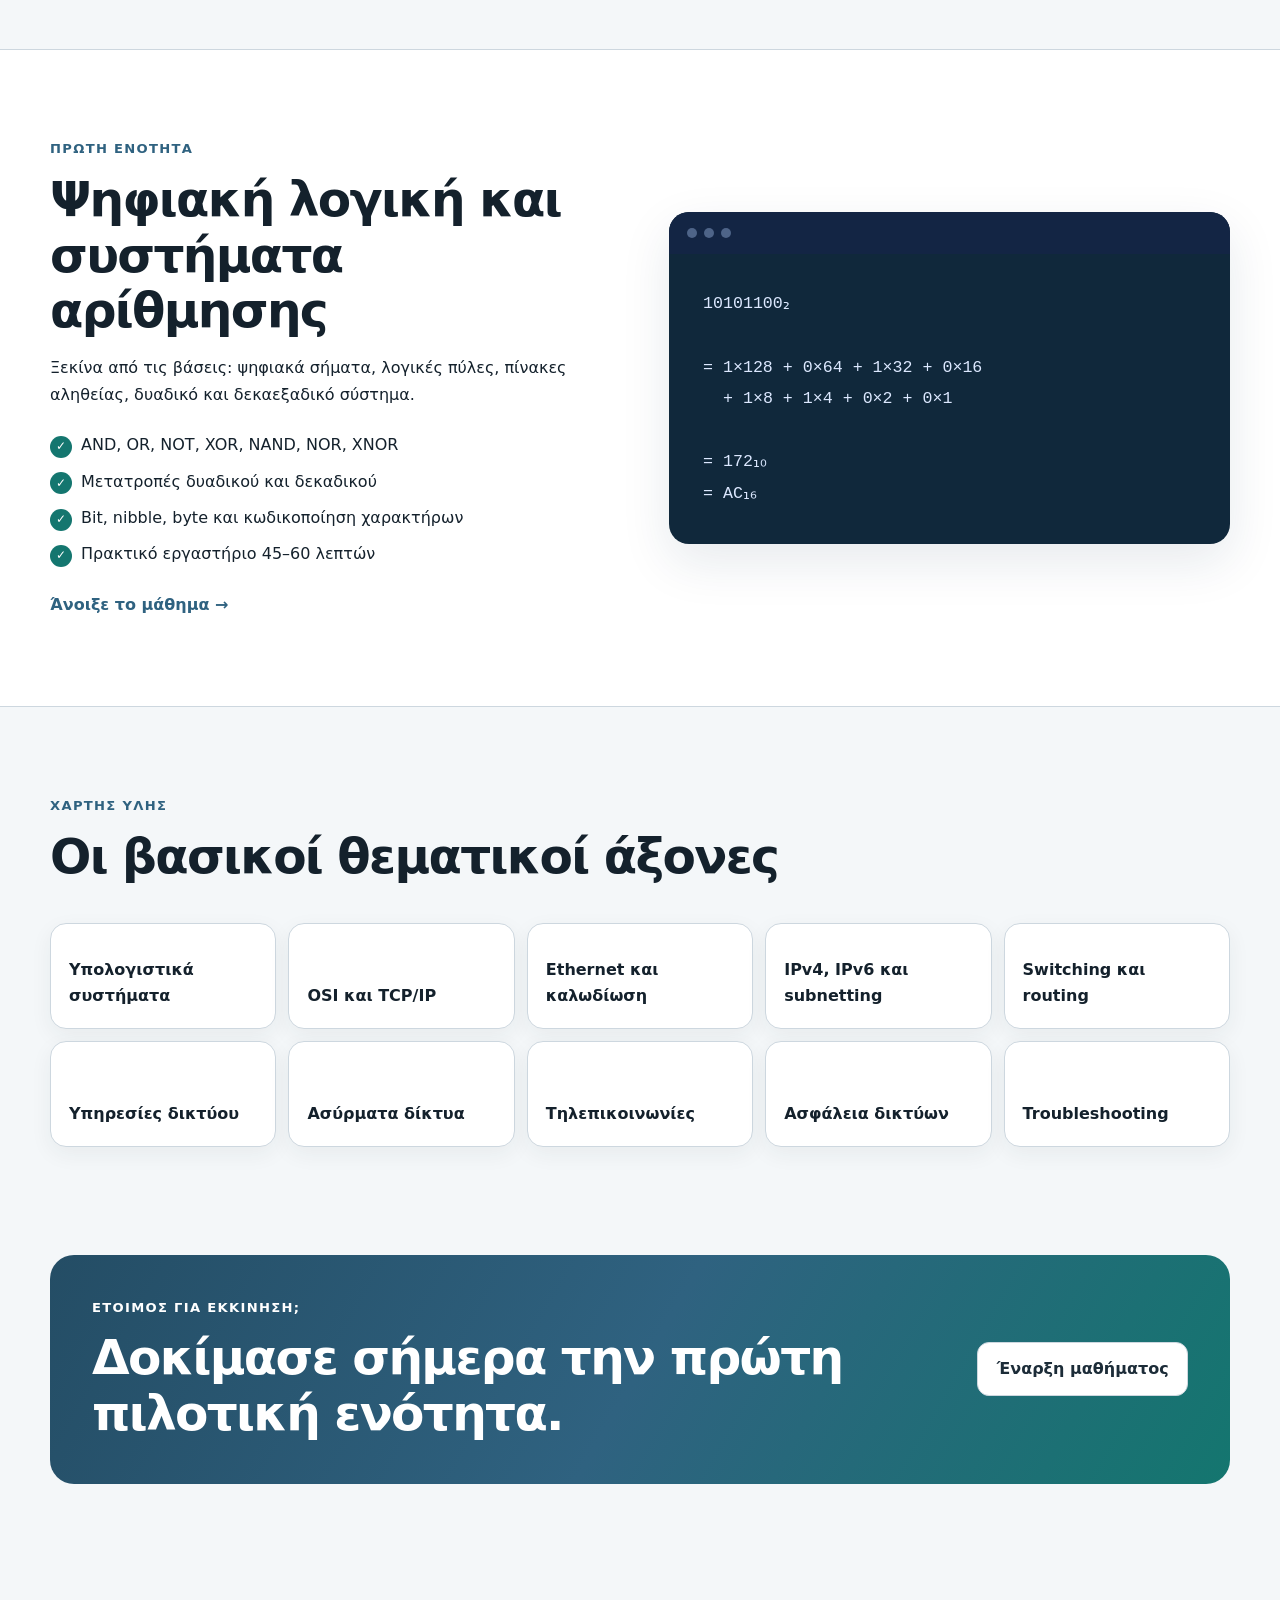
==== commit 52be7cb9: "Restore previous footer with deployment build timestamp" ====
--- a/index.html
+++ b/index.html
@@ -10,6 +10,7 @@
   <link rel="stylesheet" href="assets/fixed-layout.css">
   <link rel="stylesheet" href="assets/interface-overrides.css">
   <script src="assets/curriculum-data.js" defer></script>
+  <script src="assets/build-info.js" defer></script>
   <script src="assets/app.js" defer></script>
 </head>
 <body>
@@ -173,14 +174,16 @@
   </main>
 
   <footer class="site-footer">
-    <div class="container footer-layout">
-      <p class="footer-disclaimer"><strong>Pilot:</strong> ανεξάρτητο εκπαιδευτικό βοήθημα· δεν αποτελεί επίσημο υλικό του ΕΟΠΠΕΠ ούτε μοναδικό βοήθημα πιστοποίησης.</p>
-      <nav class="footer-links" aria-label="Πηγές και repository">
-        <a href="https://github.com/mmark76/Certification-in-Network-and-Telecommunications-Technology">GitHub repository</a>
-        <a href="https://www.iekdelta360.edu.gr/files/repository/eoppep/%CE%99%CE%95%CE%9A-%CE%94%CE%95%CE%9B%CE%A4%CE%91-360-technikos-diktion.pdf" target="_blank" rel="noopener noreferrer">Βοήθημα προετοιμασίας ΔΕΛΤΑ 360 (PDF)</a>
-      </nav>
-      <span class="footer-status" aria-label="Κατάσταση έκδοσης: Pilot">Pilot</span>
-    </div>
+    <p class="ecosystem-footer__copyright">© 2026 Markellos Markides. All rights reserved.</p>
+    <nav class="ecosystem-footer__navigation" aria-label="Βοηθητικοί σύνδεσμοι">
+      <a class="ecosystem-footer__link" href="https://markellosecosystem.com/" target="_blank" rel="noopener noreferrer">Markellos Ecosystem</a>
+      <a class="ecosystem-footer__link" href="https://markellosecosystem.com/about/" target="_blank" rel="noopener noreferrer">About Markellos</a>
+      <a class="ecosystem-footer__link" href="https://markellosecosystem.com/privacy/" target="_blank" rel="noopener noreferrer">Privacy</a>
+      <a class="ecosystem-footer__link" href="https://markellosecosystem.com/cookies/" target="_blank" rel="noopener noreferrer">Cookies</a>
+      <a class="ecosystem-footer__link" href="mailto:markellos.markides@gmail.com?subject=NTT%20Certification%20Feedback">Feedback</a>
+      <a class="ecosystem-footer__link footer-pdf-button" href="https://www.iekdelta360.edu.gr/files/repository/eoppep/%CE%99%CE%95%CE%9A-%CE%94%CE%95%CE%9B%CE%A4%CE%91-360-technikos-diktion.pdf" target="_blank" rel="noopener noreferrer">iekdelta360pdf</a>
+    </nav>
+    <span class="ecosystem-footer__version" data-build-version>v 0.1.0_local_dev</span>
   </footer>
 
   <dialog id="settings-dialog" class="settings-dialog" aria-labelledby="settings-title" aria-describedby="settings-intro">
--- a/assets/styles.css
+++ b/assets/styles.css
@@ -206,11 +206,6 @@
 .footer-grid { display: grid; grid-template-columns: 1fr auto; gap: 32px; }
 .site-footer p { max-width: 650px; color: #92a4c3; }
 .site-footer a { display: block; color: #dbe6fa; text-decoration: none; margin: 4px 0; }
-.footer-layout { display: grid; grid-template-columns: minmax(0, 1fr) auto auto; align-items: center; gap: 18px; }
-.footer-disclaimer { margin: 0; }
-.footer-links { display: flex; flex-wrap: wrap; gap: 6px 16px; }
-.footer-links a { display: inline; margin: 0; }
-.footer-status { font-weight: 850; }
 
 @media (max-width: 980px) {
   .hero-grid, .split { grid-template-columns: 1fr; }
@@ -230,7 +225,7 @@
   .feature-grid, .topic-grid { grid-template-columns: 1fr; }
   .feature-card { min-height: auto; }
   .feature-number { margin-bottom: 20px; }
-  .cta-card, .lesson-actions, .footer-grid, .footer-layout { display: grid; grid-template-columns: 1fr; }
+  .cta-card, .lesson-actions, .footer-grid { display: grid; grid-template-columns: 1fr; }
   .button { width: 100%; }
   .hero-actions .button { width: auto; }
 }
--- a/assets/interface-overrides.css
+++ b/assets/interface-overrides.css
@@ -15,7 +15,7 @@
   --footer-border: #bdc9d1;
   --footer-text: #334653;
   --footer-link: #24566c;
-  --fixed-footer-height: 82px;
+  --fixed-footer-height: 54px;
 }
 
 html[data-ntt-accent='steel'] {
@@ -316,10 +316,12 @@
 
 .site-footer {
   height: var(--fixed-footer-height);
-  padding: .45rem 0;
+  padding: 0 max(.75rem, calc((100vw - 96rem) / 2));
   display: flex;
+  flex-direction: row;
   align-items: center;
   justify-content: center;
+  gap: 1rem;
   color: var(--footer-text);
   border-top: 1px solid var(--footer-border);
   background: rgba(232, 237, 241, .98);
@@ -379,45 +381,6 @@
   bottom: .25rem;
   color: #5f707b;
   font-size: .55rem;
-}
-
-.site-footer .footer-layout {
-  width: min(calc(100% - 32px), var(--container));
-}
-
-.site-footer .footer-disclaimer {
-  max-width: 650px;
-  margin: 0;
-  color: var(--footer-text);
-  font-size: .74rem;
-  line-height: 1.35;
-}
-
-.site-footer .footer-links {
-  justify-content: center;
-}
-
-.site-footer .footer-links a {
-  display: inline;
-  margin: 0;
-  color: var(--footer-link);
-  font-size: .72rem;
-  font-weight: 700;
-  text-underline-offset: .18em;
-}
-
-.site-footer .footer-links a:hover,
-.site-footer .footer-links a:focus-visible {
-  color: var(--primary-dark);
-}
-
-.site-footer .footer-status {
-  padding: .2rem .5rem;
-  border: 1px solid var(--footer-border);
-  border-radius: 999px;
-  color: var(--footer-text);
-  font-size: .7rem;
-  line-height: 1;
 }
 
 html[data-ntt-theme='dark'] {
@@ -503,9 +466,6 @@
 html[data-ntt-theme='dark'] .site-footer .ecosystem-footer__copyright,
 html[data-ntt-theme='dark'] .ecosystem-footer__version { color: var(--footer-text); }
 html[data-ntt-theme='dark'] .site-footer .ecosystem-footer__link { color: var(--footer-link); }
-html[data-ntt-theme='dark'] .site-footer .footer-disclaimer,
-html[data-ntt-theme='dark'] .site-footer .footer-status { color: var(--footer-text); }
-html[data-ntt-theme='dark'] .site-footer .footer-links a { color: var(--footer-link); }
 html[data-ntt-theme='dark'] .is-correct .question-feedback { color: #8ed8cb; }
 html[data-ntt-theme='dark'] .is-incorrect .question-feedback { color: #ffabb4; }
 
@@ -564,33 +524,25 @@
 }
 
 @media (max-width: 1100px) {
-  :root { --fixed-footer-height: 98px; }
+  :root { --fixed-footer-height: 76px; }
   .site-footer { flex-direction: column; gap: .02rem; padding-block: .25rem; }
   .site-footer .ecosystem-footer__copyright { position: static; font-size: .67rem; }
   .ecosystem-footer__navigation { max-width: calc(100% - 140px); flex-wrap: wrap; }
-  .site-footer .footer-layout { grid-template-columns: 1fr auto; gap: 5px 16px; }
-  .site-footer .footer-disclaimer { grid-column: 1 / -1; max-width: none; text-align: center; }
 }
 
 @media (max-width: 840px) {
-  :root { --fixed-footer-height: 122px; }
+  :root { --fixed-footer-height: 90px; }
   .main-nav { color: #14212c; background: #ffffff; }
   .main-nav a { color: #526473; }
   .main-nav a:hover, .main-nav a.active { color: var(--primary-dark); background: var(--surface-soft); }
   .settings-row { grid-template-columns: 1fr; gap: 5px; }
   .ecosystem-footer__navigation { max-width: 100%; }
-  .site-footer .footer-layout { grid-template-columns: 1fr; justify-items: center; gap: 5px; }
-  .site-footer .footer-links { justify-content: center; }
-  .site-footer .footer-status { display: none; }
 }
 
 @media (max-width: 560px) {
-  :root { --fixed-footer-height: 148px; }
+  :root { --fixed-footer-height: 106px; }
   .site-footer .ecosystem-footer__link { min-height: 23px; font-size: .67rem; }
   .site-footer .ecosystem-footer__link + .ecosystem-footer__link { margin-left: 0; }
   .site-footer .ecosystem-footer__link + .ecosystem-footer__link::before { display: none; }
   .ecosystem-footer__version { position: static; margin-top: .04rem; }
-  .site-footer .footer-layout { width: min(calc(100% - 20px), var(--container)); }
-  .site-footer .footer-disclaimer,
-  .site-footer .footer-links a { font-size: .67rem; }
-}
+}
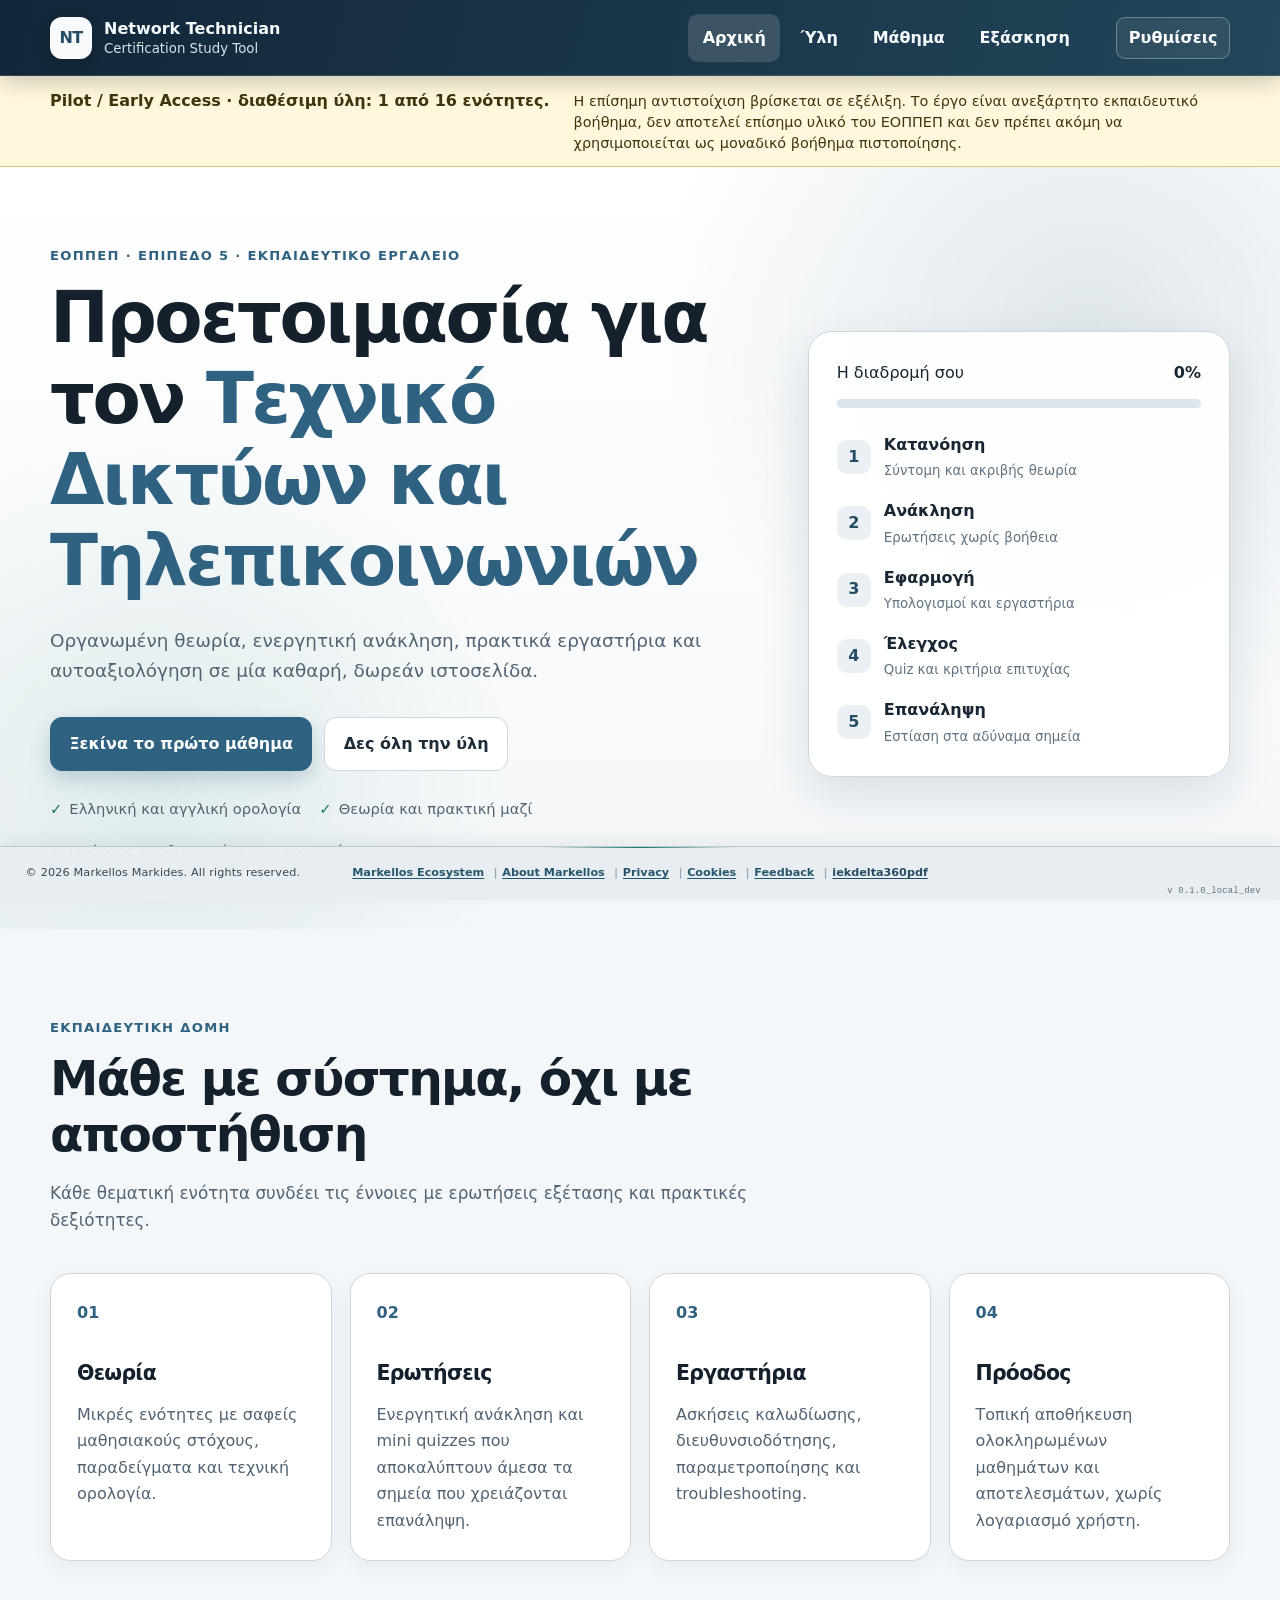
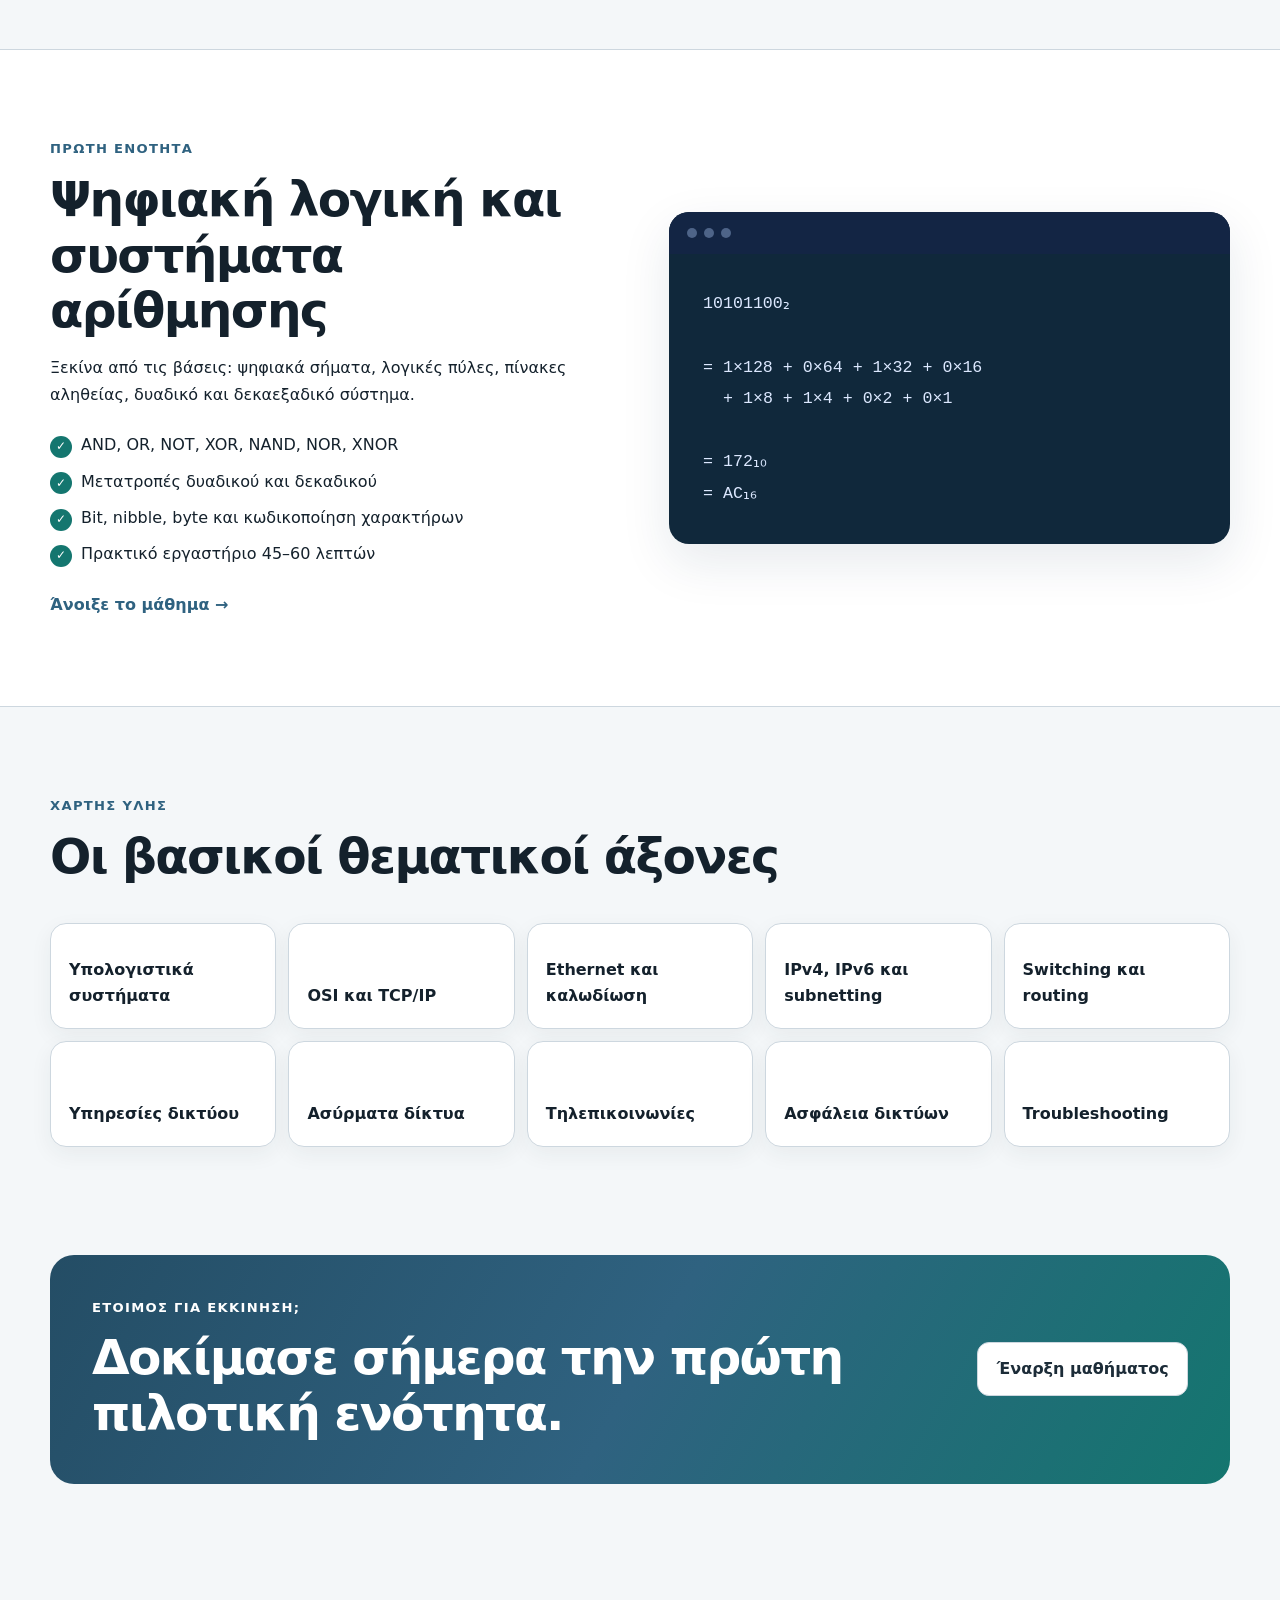
==== commit bd7bc3ef: "Remove GitHub and language control from header" ====
--- a/index.html
+++ b/index.html
@@ -31,10 +31,8 @@
         <a href="curriculum.html">Ύλη</a>
         <a href="lesson-digital-logic.html">Μάθημα</a>
         <a href="practice-binary.html">Εξάσκηση</a>
-        <a href="https://github.com/mmark76/Certification-in-Network-and-Telecommunications-Technology">GitHub</a>
       </nav>
       <div class="header-controls">
-        <span class="header-action language-indicator" aria-label="Γλώσσα: Ελληνικά">EL</span>
         <button class="header-action settings-button" type="button" aria-haspopup="dialog" aria-controls="settings-dialog">Ρυθμίσεις</button>
       </div>
     </div>
--- a/assets/styles.css
+++ b/assets/styles.css
@@ -67,7 +67,6 @@
 .main-nav a { padding: .7rem .9rem; border-radius: 10px; text-decoration: none; color: var(--muted); font-weight: 650; }
 .main-nav a:hover, .main-nav a.active { color: var(--primary); background: var(--surface-soft); }
 .nav-toggle { display: none; border: 1px solid var(--line); background: white; border-radius: 10px; padding: .55rem .75rem; }
-.language-indicator { cursor: default; }
 
 .pilot-notice {
   border-bottom: 1px solid #d8c789;
--- a/assets/fixed-layout.css
+++ b/assets/fixed-layout.css
@@ -50,7 +50,6 @@
   order: 3;
   display: flex;
   align-items: center;
-  gap: 8px;
   margin-left: 8px;
 }
 
@@ -101,13 +100,6 @@
 .header-action {
   padding: .55rem .9rem;
   white-space: nowrap;
-}
-
-.language-indicator {
-  min-width: 48px;
-  letter-spacing: .04em;
-  text-align: center;
-  cursor: default;
 }
 
 .settings-dialog::backdrop {
@@ -482,20 +474,12 @@
     --fixed-footer-height: 146px;
   }
 
-  .header-controls {
-    gap: 5px;
-  }
-
   .header-action {
     min-height: 38px;
     padding: .45rem .58rem;
     font-size: .76rem;
   }
 
-  .language-indicator {
-    min-width: 44px;
-  }
-
   .settings-dialog {
     padding: 20px;
   }
--- a/assets/interface-overrides.css
+++ b/assets/interface-overrides.css
@@ -122,8 +122,6 @@
   background: rgba(255, 255, 255, .17);
 }
 
-.language-indicator { min-width: 48px; }
-
 .hero,
 html[data-ntt-theme='light'] .hero,
 html[data-ntt-theme='system'] .hero {
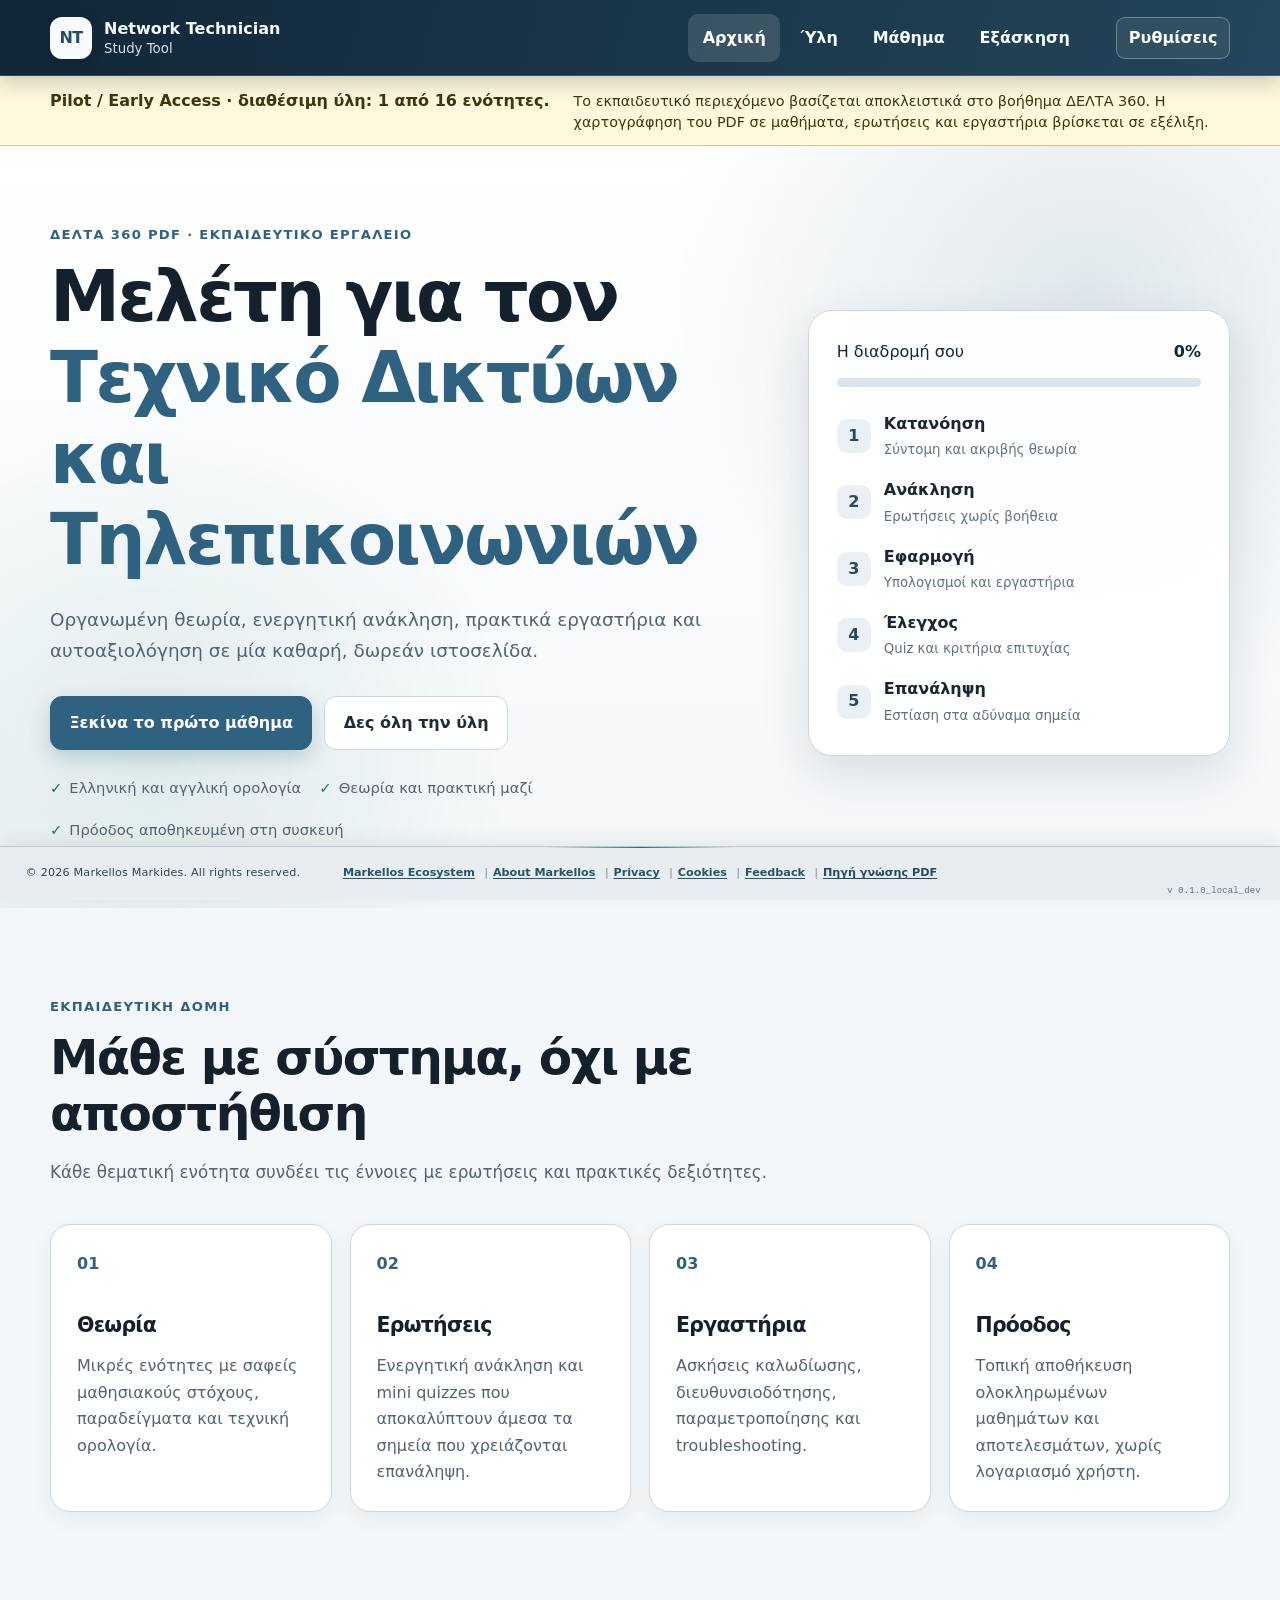
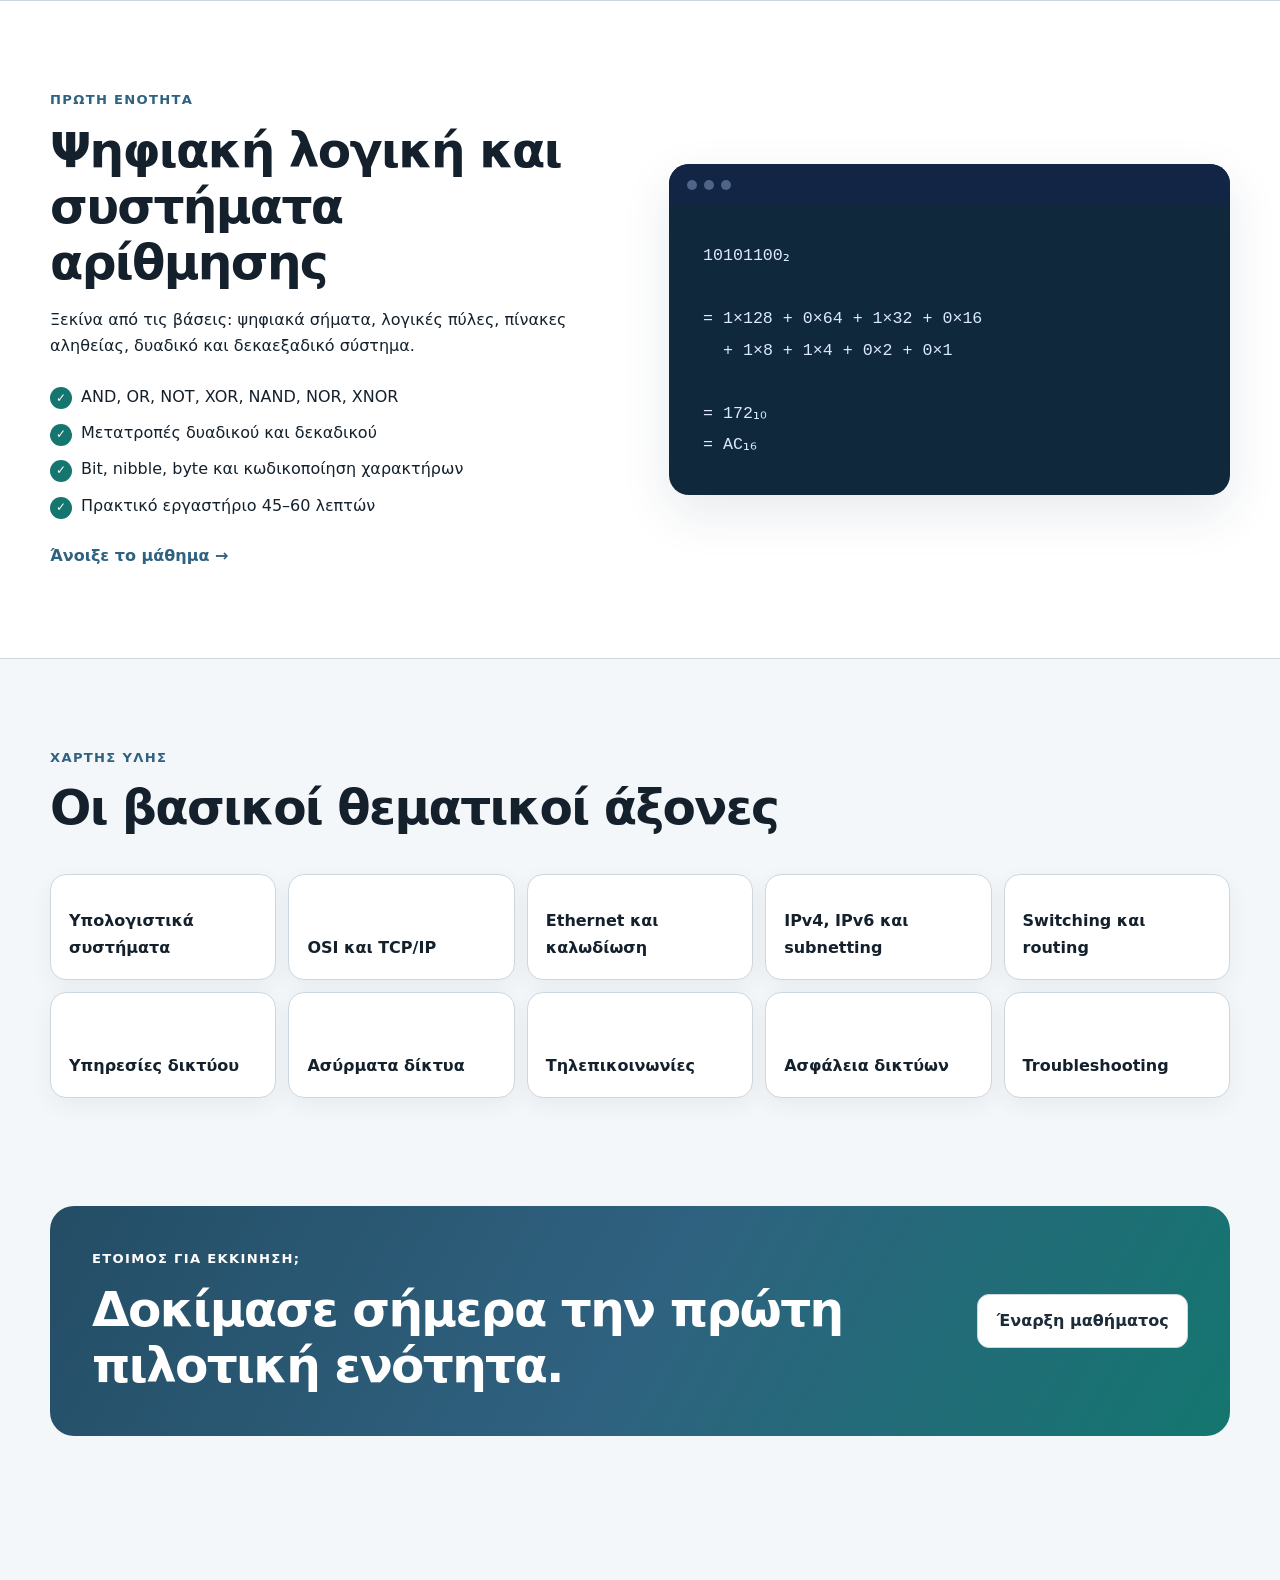
==== commit 35a24a8f: "Remove certification-body references from the homepage" ====
--- a/index.html
+++ b/index.html
@@ -3,9 +3,9 @@
 <head>
   <meta charset="utf-8">
   <meta name="viewport" content="width=device-width, initial-scale=1">
-  <meta name="description" content="Δωρεάν εκπαιδευτικό εργαλείο προετοιμασίας για την πιστοποίηση Τεχνικού Δικτύων και Τηλεπικοινωνιών του ΕΟΠΠΕΠ.">
+  <meta name="description" content="Δωρεάν εκπαιδευτικό εργαλείο μελέτης για Τεχνικούς Δικτύων και Τηλεπικοινωνιών, βασισμένο στο βοήθημα ΔΕΛΤΑ 360.">
   <meta name="theme-color" content="#0b5fff">
-  <title>Network & Telecommunications Technician | Προετοιμασία Πιστοποίησης</title>
+  <title>Network & Telecommunications Technology | Study Tool</title>
   <link rel="stylesheet" href="assets/styles.css">
   <link rel="stylesheet" href="assets/fixed-layout.css">
   <link rel="stylesheet" href="assets/interface-overrides.css">
@@ -22,7 +22,7 @@
         <span class="brand-mark" aria-hidden="true">NT</span>
         <span>
           <strong>Network Technician</strong>
-          <small>Certification Study Tool</small>
+          <small>Study Tool</small>
         </span>
       </a>
       <button class="nav-toggle" type="button" aria-expanded="false" aria-controls="main-nav">Μενού</button>
@@ -41,7 +41,7 @@
   <aside class="pilot-notice" aria-label="Κατάσταση Pilot / Early Access">
     <div class="container">
       <strong>Pilot / Early Access · διαθέσιμη ύλη: 1 από 16 ενότητες.</strong>
-      <p>Η επίσημη αντιστοίχιση βρίσκεται σε εξέλιξη. Το έργο είναι ανεξάρτητο εκπαιδευτικό βοήθημα, δεν αποτελεί επίσημο υλικό του ΕΟΠΠΕΠ και δεν πρέπει ακόμη να χρησιμοποιείται ως μοναδικό βοήθημα πιστοποίησης.</p>
+      <p>Το εκπαιδευτικό περιεχόμενο βασίζεται αποκλειστικά στο βοήθημα ΔΕΛΤΑ 360. Η χαρτογράφηση του PDF σε μαθήματα, ερωτήσεις και εργαστήρια βρίσκεται σε εξέλιξη.</p>
     </div>
   </aside>
 
@@ -49,8 +49,8 @@
     <section class="hero">
       <div class="container hero-grid">
         <div>
-          <p class="eyebrow">ΕΟΠΠΕΠ · Επίπεδο 5 · Εκπαιδευτικό εργαλείο</p>
-          <h1>Προετοιμασία για τον <span>Τεχνικό Δικτύων και Τηλεπικοινωνιών</span></h1>
+          <p class="eyebrow">ΔΕΛΤΑ 360 PDF · Εκπαιδευτικό εργαλείο</p>
+          <h1>Μελέτη για τον <span>Τεχνικό Δικτύων και Τηλεπικοινωνιών</span></h1>
           <p class="hero-copy">Οργανωμένη θεωρία, ενεργητική ανάκληση, πρακτικά εργαστήρια και αυτοαξιολόγηση σε μία καθαρή, δωρεάν ιστοσελίδα.</p>
           <div class="hero-actions">
             <a class="button primary" href="lesson-digital-logic.html">Ξεκίνα το πρώτο μάθημα</a>
@@ -85,7 +85,7 @@
         <div class="section-heading">
           <p class="eyebrow">Εκπαιδευτική δομή</p>
           <h2>Μάθε με σύστημα, όχι με αποστήθιση</h2>
-          <p>Κάθε θεματική ενότητα συνδέει τις έννοιες με ερωτήσεις εξέτασης και πρακτικές δεξιότητες.</p>
+          <p>Κάθε θεματική ενότητα συνδέει τις έννοιες με ερωτήσεις και πρακτικές δεξιότητες.</p>
         </div>
         <div class="feature-grid">
           <article class="feature-card">
@@ -178,8 +178,8 @@
       <a class="ecosystem-footer__link" href="https://markellosecosystem.com/about/" target="_blank" rel="noopener noreferrer">About Markellos</a>
       <a class="ecosystem-footer__link" href="https://markellosecosystem.com/privacy/" target="_blank" rel="noopener noreferrer">Privacy</a>
       <a class="ecosystem-footer__link" href="https://markellosecosystem.com/cookies/" target="_blank" rel="noopener noreferrer">Cookies</a>
-      <a class="ecosystem-footer__link" href="mailto:markellos.markides@gmail.com?subject=NTT%20Certification%20Feedback">Feedback</a>
-      <a class="ecosystem-footer__link footer-pdf-button" href="https://www.iekdelta360.edu.gr/files/repository/eoppep/%CE%99%CE%95%CE%9A-%CE%94%CE%95%CE%9B%CE%A4%CE%91-360-technikos-diktion.pdf" target="_blank" rel="noopener noreferrer">iekdelta360pdf</a>
+      <a class="ecosystem-footer__link" href="mailto:markellos.markides@gmail.com?subject=NTT%20Study%20Tool%20Feedback">Feedback</a>
+      <a class="ecosystem-footer__link footer-pdf-button" href="https://www.iekdelta360.edu.gr/files/repository/%65%6F%70%70%65%70/%CE%99%CE%95%CE%9A-%CE%94%CE%95%CE%9B%CE%A4%CE%91-360-technikos-diktion.pdf" target="_blank" rel="noopener noreferrer">Πηγή γνώσης PDF</a>
     </nav>
     <span class="ecosystem-footer__version" data-build-version>v 0.1.0_local_dev</span>
   </footer>
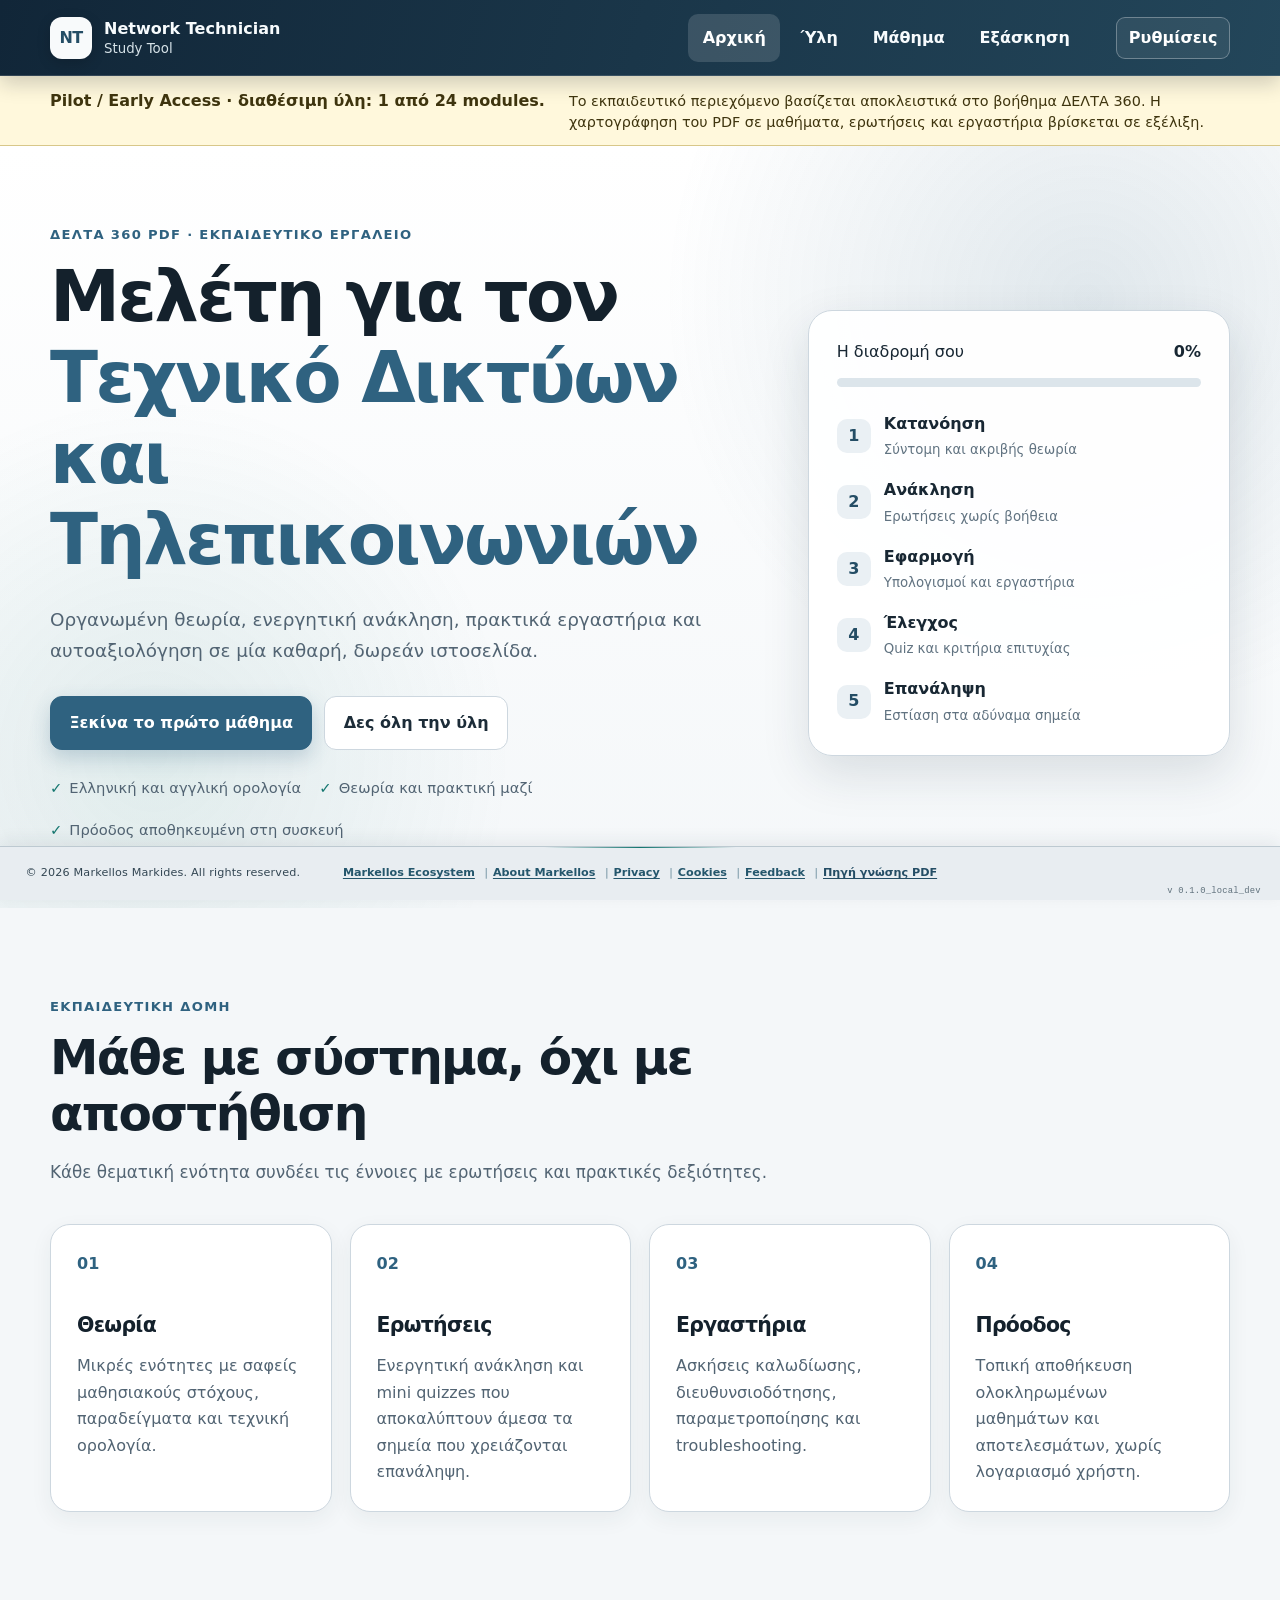
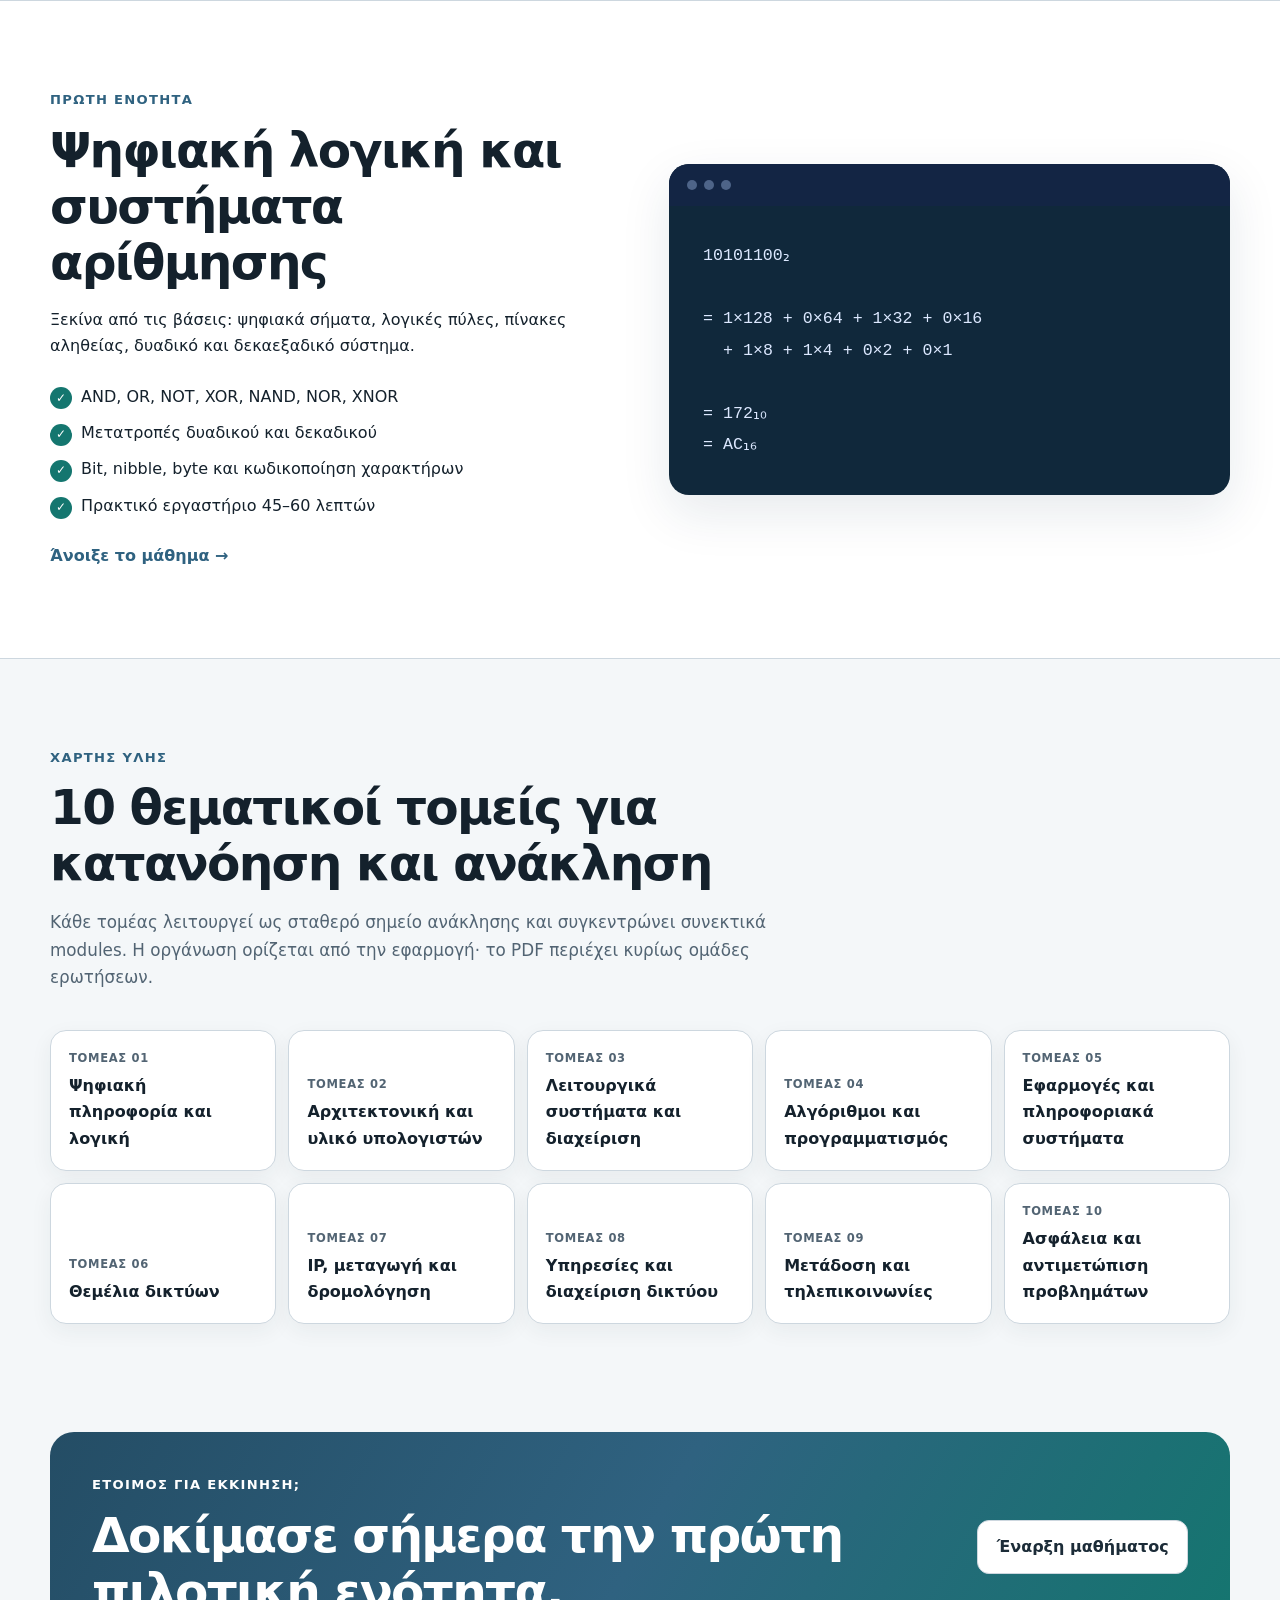
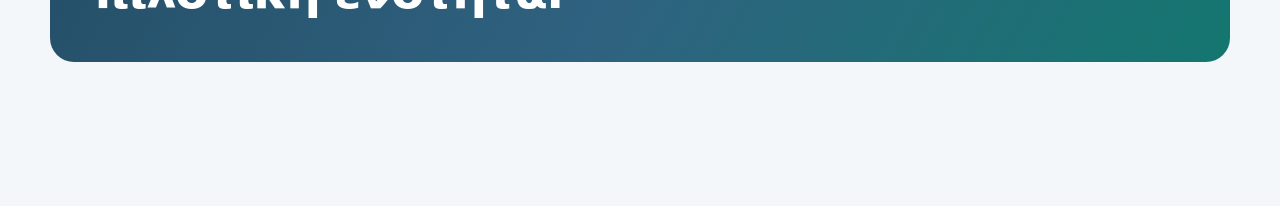
==== commit 8b77e187: "Render recall-oriented domain navigation Preserve progress semantics across the expanded curriculum " ====
--- a/index.html
+++ b/index.html
@@ -40,7 +40,7 @@
 
   <aside class="pilot-notice" aria-label="Κατάσταση Pilot / Early Access">
     <div class="container">
-      <strong>Pilot / Early Access · διαθέσιμη ύλη: 1 από 16 ενότητες.</strong>
+      <strong>Pilot / Early Access · διαθέσιμη ύλη: 1 από 24 modules.</strong>
       <p>Το εκπαιδευτικό περιεχόμενο βασίζεται αποκλειστικά στο βοήθημα ΔΕΛΤΑ 360. Η χαρτογράφηση του PDF σε μαθήματα, ερωτήσεις και εργαστήρια βρίσκεται σε εξέλιξη.</p>
     </div>
   </aside>
@@ -143,19 +143,11 @@
       <div class="container">
         <div class="section-heading">
           <p class="eyebrow">Χάρτης ύλης</p>
-          <h2>Οι βασικοί θεματικοί άξονες</h2>
-        </div>
-        <div class="topic-grid">
-          <a href="curriculum.html#fundamentals">Υπολογιστικά συστήματα</a>
-          <a href="curriculum.html#models">OSI και TCP/IP</a>
-          <a href="curriculum.html#ethernet">Ethernet και καλωδίωση</a>
-          <a href="curriculum.html#ip">IPv4, IPv6 και subnetting</a>
-          <a href="curriculum.html#switching">Switching και routing</a>
-          <a href="curriculum.html#services">Υπηρεσίες δικτύου</a>
-          <a href="curriculum.html#wireless">Ασύρματα δίκτυα</a>
-          <a href="curriculum.html#telecom">Τηλεπικοινωνίες</a>
-          <a href="curriculum.html#security">Ασφάλεια δικτύων</a>
-          <a href="curriculum.html#troubleshooting">Troubleshooting</a>
+          <h2>10 θεματικοί τομείς για κατανόηση και ανάκληση</h2>
+          <p>Κάθε τομέας λειτουργεί ως σταθερό σημείο ανάκλησης και συγκεντρώνει συνεκτικά modules. Η οργάνωση ορίζεται από την εφαρμογή· το PDF περιέχει κυρίως ομάδες ερωτήσεων.</p>
+        </div>
+        <div class="topic-grid" data-home-domains>
+          <p class="curriculum-message" role="status">Φόρτωση θεματικών τομέων…</p>
         </div>
       </div>
     </section>
@@ -179,7 +171,7 @@
       <a class="ecosystem-footer__link" href="https://markellosecosystem.com/privacy/" target="_blank" rel="noopener noreferrer">Privacy</a>
       <a class="ecosystem-footer__link" href="https://markellosecosystem.com/cookies/" target="_blank" rel="noopener noreferrer">Cookies</a>
       <a class="ecosystem-footer__link" href="mailto:markellos.markides@gmail.com?subject=NTT%20Study%20Tool%20Feedback">Feedback</a>
-      <a class="ecosystem-footer__link footer-pdf-button" href="https://www.iekdelta360.edu.gr/files/repository/%65%6F%70%70%65%70/%CE%99%CE%95%CE%9A-%CE%94%CE%95%CE%9B%CE%A4%CE%91-360-technikos-diktion.pdf" target="_blank" rel="noopener noreferrer">Πηγή γνώσης PDF</a>
+      <a class="ecosystem-footer__link footer-pdf-button" href="https://www.iekdelta360.edu.gr/files/repository/eoppep/%CE%99%CE%95%CE%9A-%CE%94%CE%95%CE%9B%CE%A4%CE%91-360-technikos-diktion.pdf" target="_blank" rel="noopener noreferrer">Πηγή γνώσης PDF</a>
     </nav>
     <span class="ecosystem-footer__version" data-build-version>v 0.1.0_local_dev</span>
   </footer>
--- a/assets/styles.css
+++ b/assets/styles.css
@@ -145,8 +145,10 @@
 .code-card-top span { width: 10px; height: 10px; border-radius: 50%; background: #4e6488; }
 .code-card pre { margin: 0; padding: 34px; color: #dce8ff; white-space: pre-wrap; font-size: 1.04rem; line-height: 1.9; }
 .topic-grid { display: grid; grid-template-columns: repeat(5, 1fr); gap: 12px; }
-.topic-grid a { min-height: 106px; display: flex; align-items: flex-end; padding: 18px; border: 1px solid var(--line); border-radius: 16px; background: white; text-decoration: none; font-weight: 800; }
+.topic-grid a { min-height: 106px; display: flex; flex-direction: column; align-items: flex-start; justify-content: flex-end; gap: 5px; padding: 18px; border: 1px solid var(--line); border-radius: 16px; background: white; text-decoration: none; font-weight: 800; }
 .topic-grid a:hover { color: var(--primary); transform: translateY(-2px); box-shadow: 0 12px 25px rgba(24, 45, 80, .08); }
+.topic-grid__order { color: var(--muted); font-size: .72rem; font-weight: 750; letter-spacing: .06em; text-transform: uppercase; }
+.topic-grid strong { overflow-wrap: anywhere; }
 .cta-section { padding: 20px 0 90px; }
 .cta-card { display: flex; align-items: center; justify-content: space-between; gap: 32px; padding: 42px; border-radius: 24px; color: white; background: linear-gradient(120deg, var(--primary-dark), var(--primary), #3d79ff); }
 .cta-card h2 { margin-bottom: 0; max-width: 770px; }
@@ -155,10 +157,11 @@
 .page-hero { padding: 58px 0 42px; background: linear-gradient(180deg, white, var(--bg)); border-bottom: 1px solid var(--line); }
 .page-hero p:last-child { max-width: 760px; color: var(--muted); font-size: 1.07rem; }
 .content-layout { display: grid; grid-template-columns: 260px minmax(0, 1fr); gap: 42px; padding: 56px 0 90px; }
-.sidebar { position: sticky; top: 100px; align-self: start; padding: 20px; border: 1px solid var(--line); border-radius: 16px; background: white; }
+.sidebar { position: sticky; top: 100px; align-self: start; max-height: calc(100dvh - var(--fixed-header-height, 76px) - var(--fixed-footer-height, 98px) - 48px); overflow-y: auto; padding: 20px; border: 1px solid var(--line); border-radius: 16px; background: white; scrollbar-gutter: stable; }
 .sidebar strong { display: block; margin-bottom: 10px; }
 .sidebar a { display: block; padding: .48rem .6rem; border-radius: 8px; color: var(--muted); text-decoration: none; font-size: .93rem; }
 .sidebar a:hover { color: var(--primary); background: var(--surface-soft); }
+.curriculum-domain-nav { display: grid; gap: 2px; }
 .lesson { min-width: 0; }
 .lesson section { scroll-margin-top: 105px; margin-bottom: 48px; }
 .lesson p, .lesson li { color: #334057; }
@@ -179,11 +182,50 @@
 
 .module-list { display: grid; gap: 18px; }
 .module-card { padding: 24px; border: 1px solid var(--line); border-radius: 18px; background: white; }
-.module-card header { display: flex; align-items: flex-start; justify-content: space-between; gap: 16px; }
+.module-card header { display: flex; flex-wrap: wrap; align-items: flex-start; justify-content: space-between; gap: 12px 16px; }
+.module-card__title { min-width: 0; flex: 1 1 420px; }
+.module-card__title h3 { overflow-wrap: anywhere; }
+.module-card__link { min-height: 44px; display: inline-flex; align-items: center; margin-top: 12px; }
 .module-card p { color: var(--muted); }
 .status { padding: .3rem .6rem; border-radius: 999px; background: #eef4ff; color: var(--primary); font-size: .78rem; font-weight: 850; white-space: nowrap; }
 .status.ready { background: #e8f8f2; color: #08785e; }
 .module-card ul { margin-bottom: 0; }
+
+.curriculum-domain {
+  padding: 0 0 42px;
+  border-bottom: 1px solid var(--line);
+}
+.curriculum-domain:last-child { padding-bottom: 0; border-bottom: 0; }
+.curriculum-domain h2 { overflow-wrap: anywhere; }
+.lesson .domain-guiding-question {
+  margin: 0 0 22px;
+  padding: 15px 17px;
+  border-inline-start: 4px solid var(--primary);
+  border-radius: 10px;
+  color: var(--muted);
+  background: var(--surface-soft);
+  font-size: 1rem;
+}
+.lesson .domain-guiding-question strong { color: var(--text); }
+.curriculum-message {
+  margin: 0;
+  padding: 14px 0;
+  color: var(--muted);
+}
+
+.curriculum-domain-nav a:focus-visible,
+.topic-grid a:focus-visible,
+.module-card__link:focus-visible {
+  outline: 3px solid var(--primary);
+  outline-offset: 3px;
+}
+
+html[data-ntt-contrast='high'] .curriculum-domain,
+html[data-ntt-contrast='high'] .module-card,
+html[data-ntt-contrast='high'] .domain-guiding-question {
+  border-width: 2px;
+  box-shadow: none;
+}
 
 .quiz { display: grid; gap: 20px; }
 .question-card { padding: 24px; border: 1px solid var(--line); border-radius: 18px; background: white; }
@@ -211,7 +253,7 @@
   .feature-grid { grid-template-columns: repeat(2, 1fr); }
   .topic-grid { grid-template-columns: repeat(2, 1fr); }
   .content-layout { grid-template-columns: 1fr; }
-  .sidebar { position: static; }
+  .sidebar { position: static; max-height: none; overflow-y: visible; scrollbar-gutter: auto; }
   .pilot-notice .container { display: grid; gap: 4px; }
   .pilot-notice strong { white-space: normal; }
 }
@@ -225,6 +267,8 @@
   .feature-card { min-height: auto; }
   .feature-number { margin-bottom: 20px; }
   .cta-card, .lesson-actions, .footer-grid { display: grid; grid-template-columns: 1fr; }
+  .module-card header { display: grid; }
+  .module-card .status { justify-self: start; white-space: normal; }
   .button { width: 100%; }
   .hero-actions .button { width: auto; }
 }
@@ -237,3 +281,12 @@
   .hero-actions .button { width: 100%; }
   .brand small { display: none; }
 }
+
+@media (forced-colors: active) {
+  .curriculum-domain,
+  .module-card,
+  .domain-guiding-question {
+    border: 2px solid CanvasText;
+    box-shadow: none;
+  }
+}
